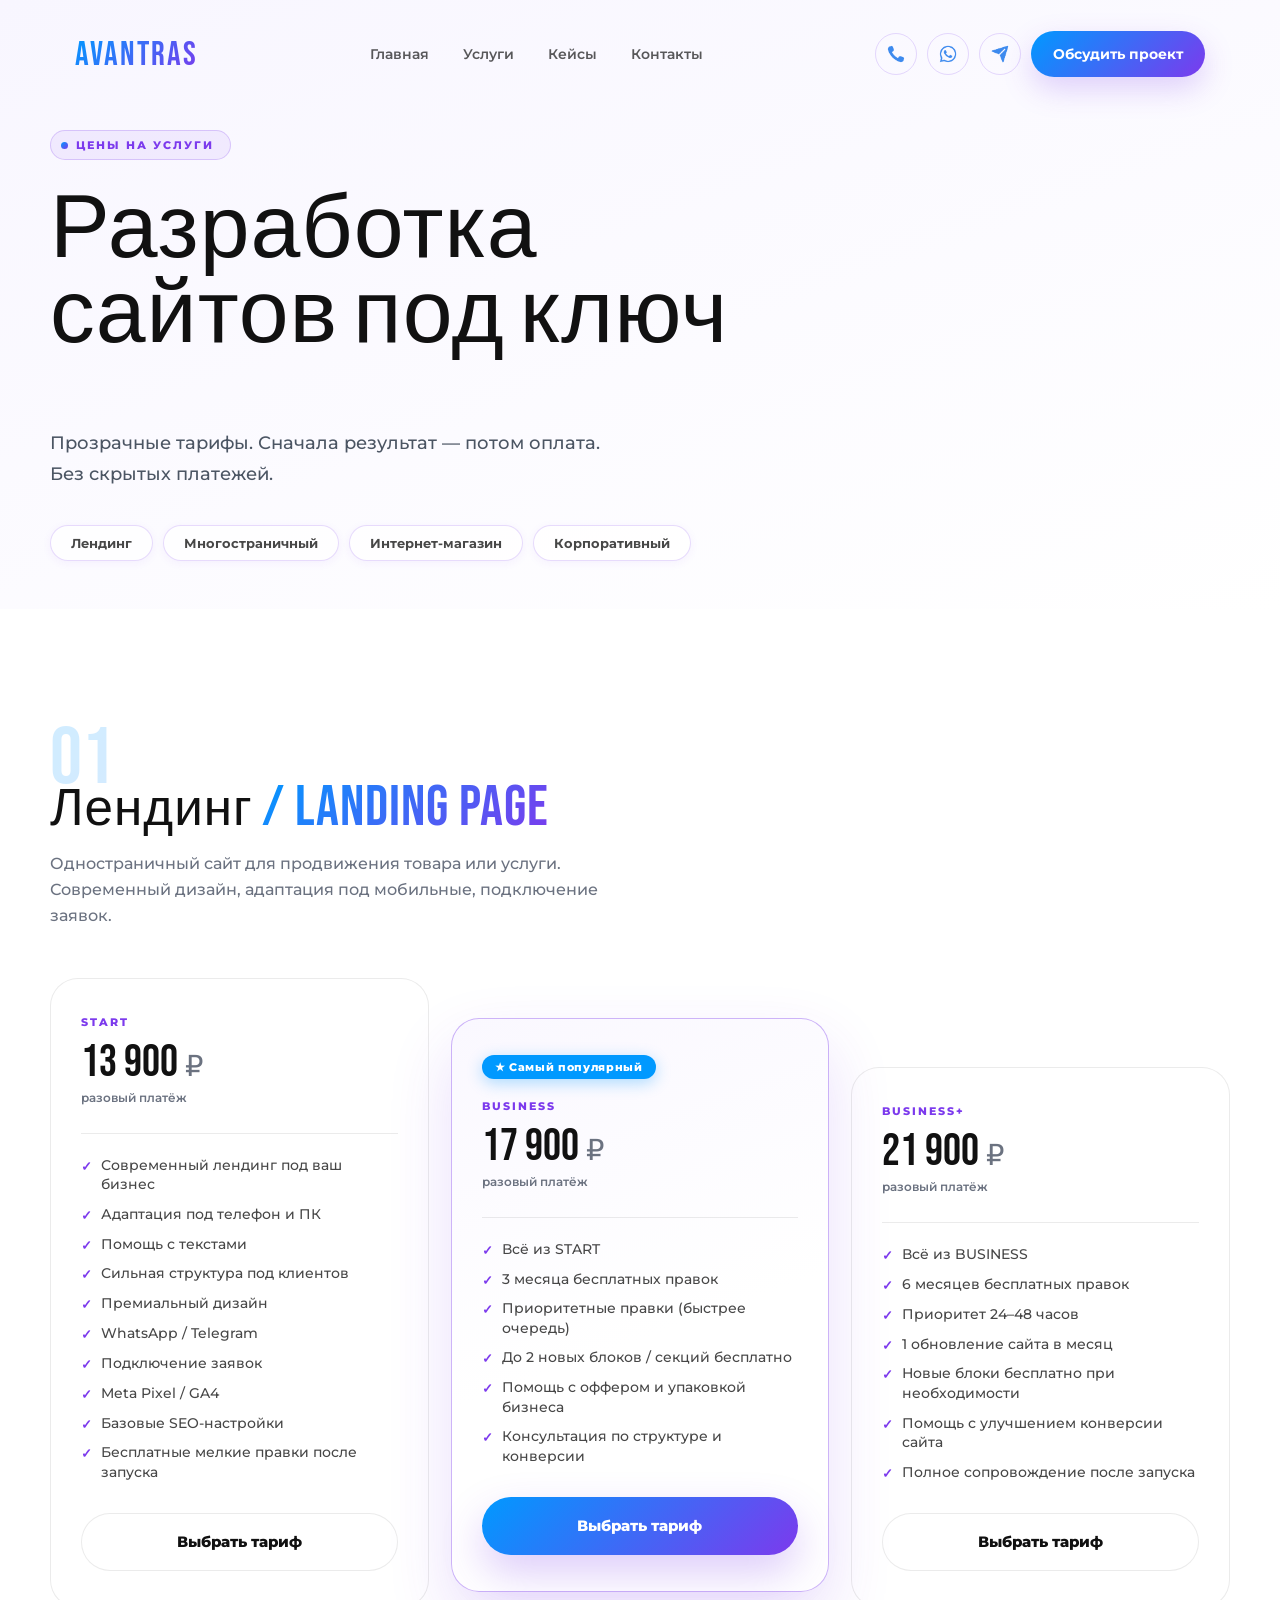
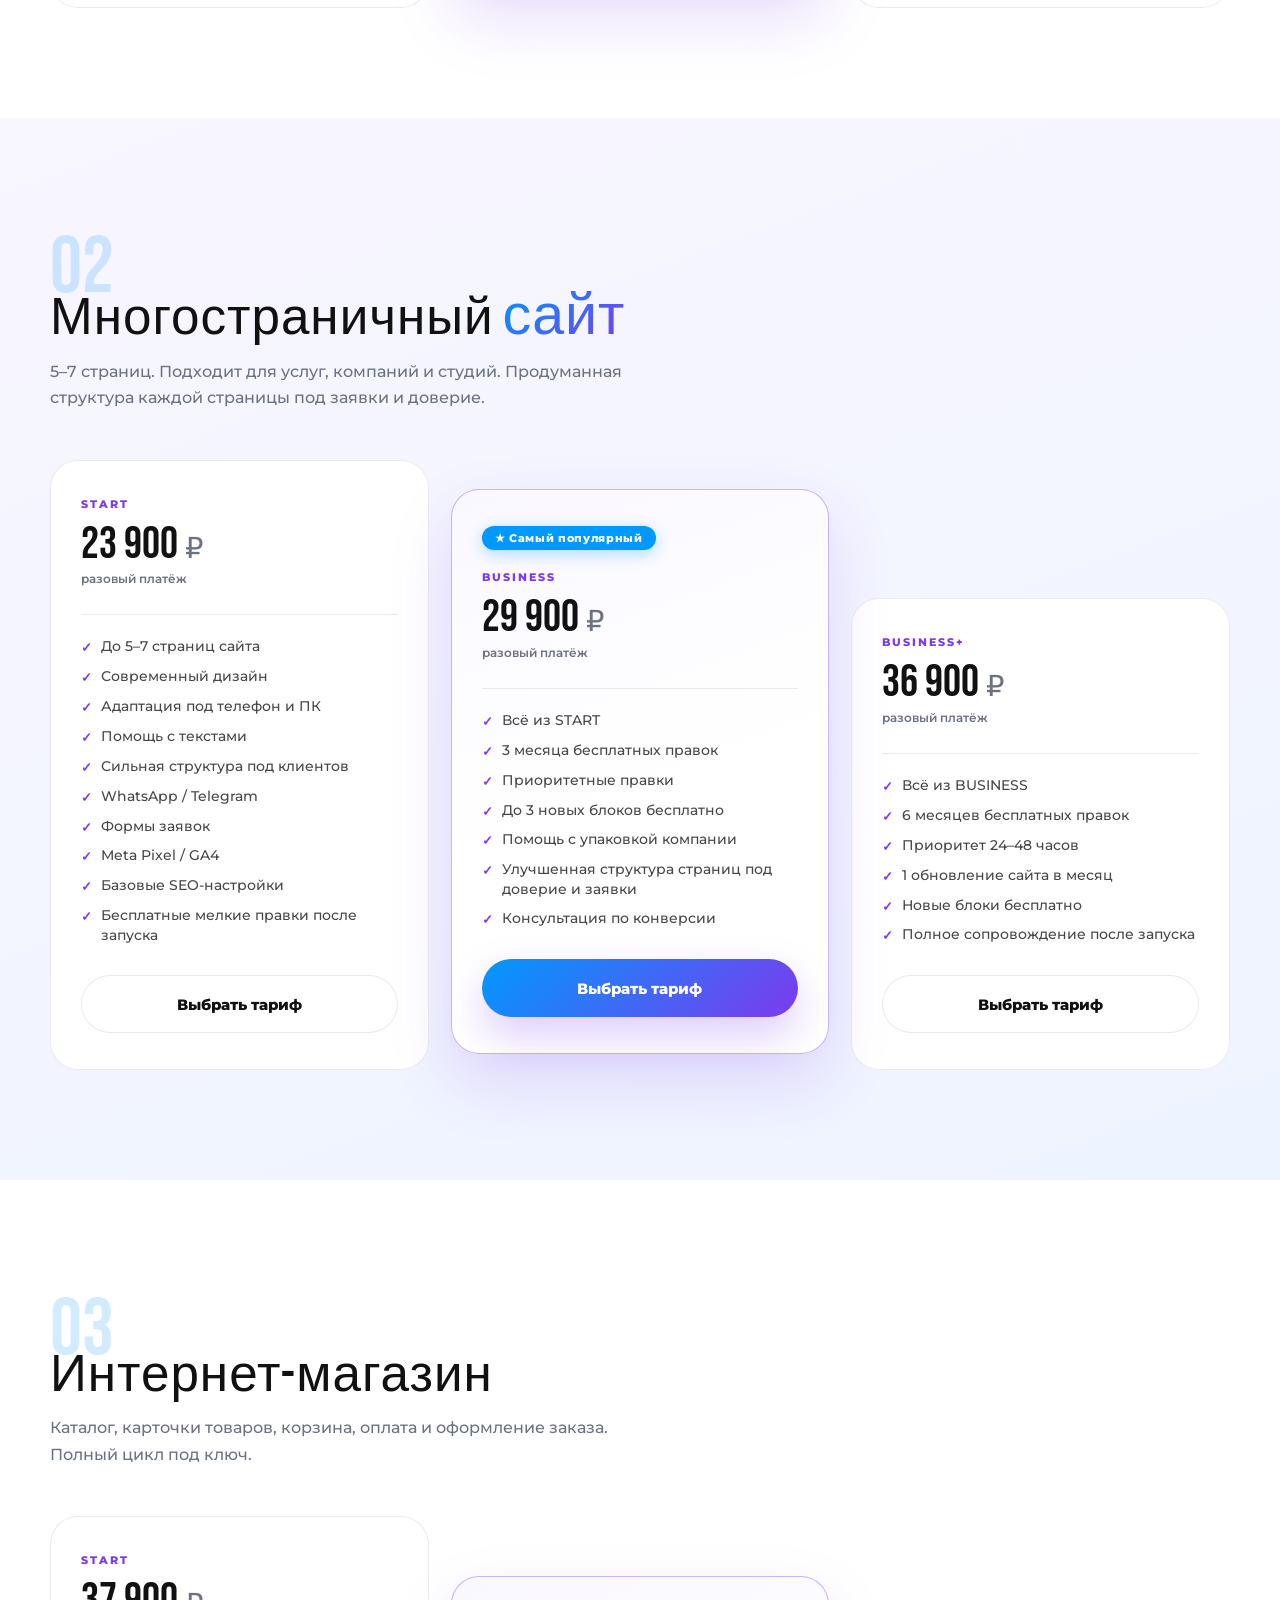
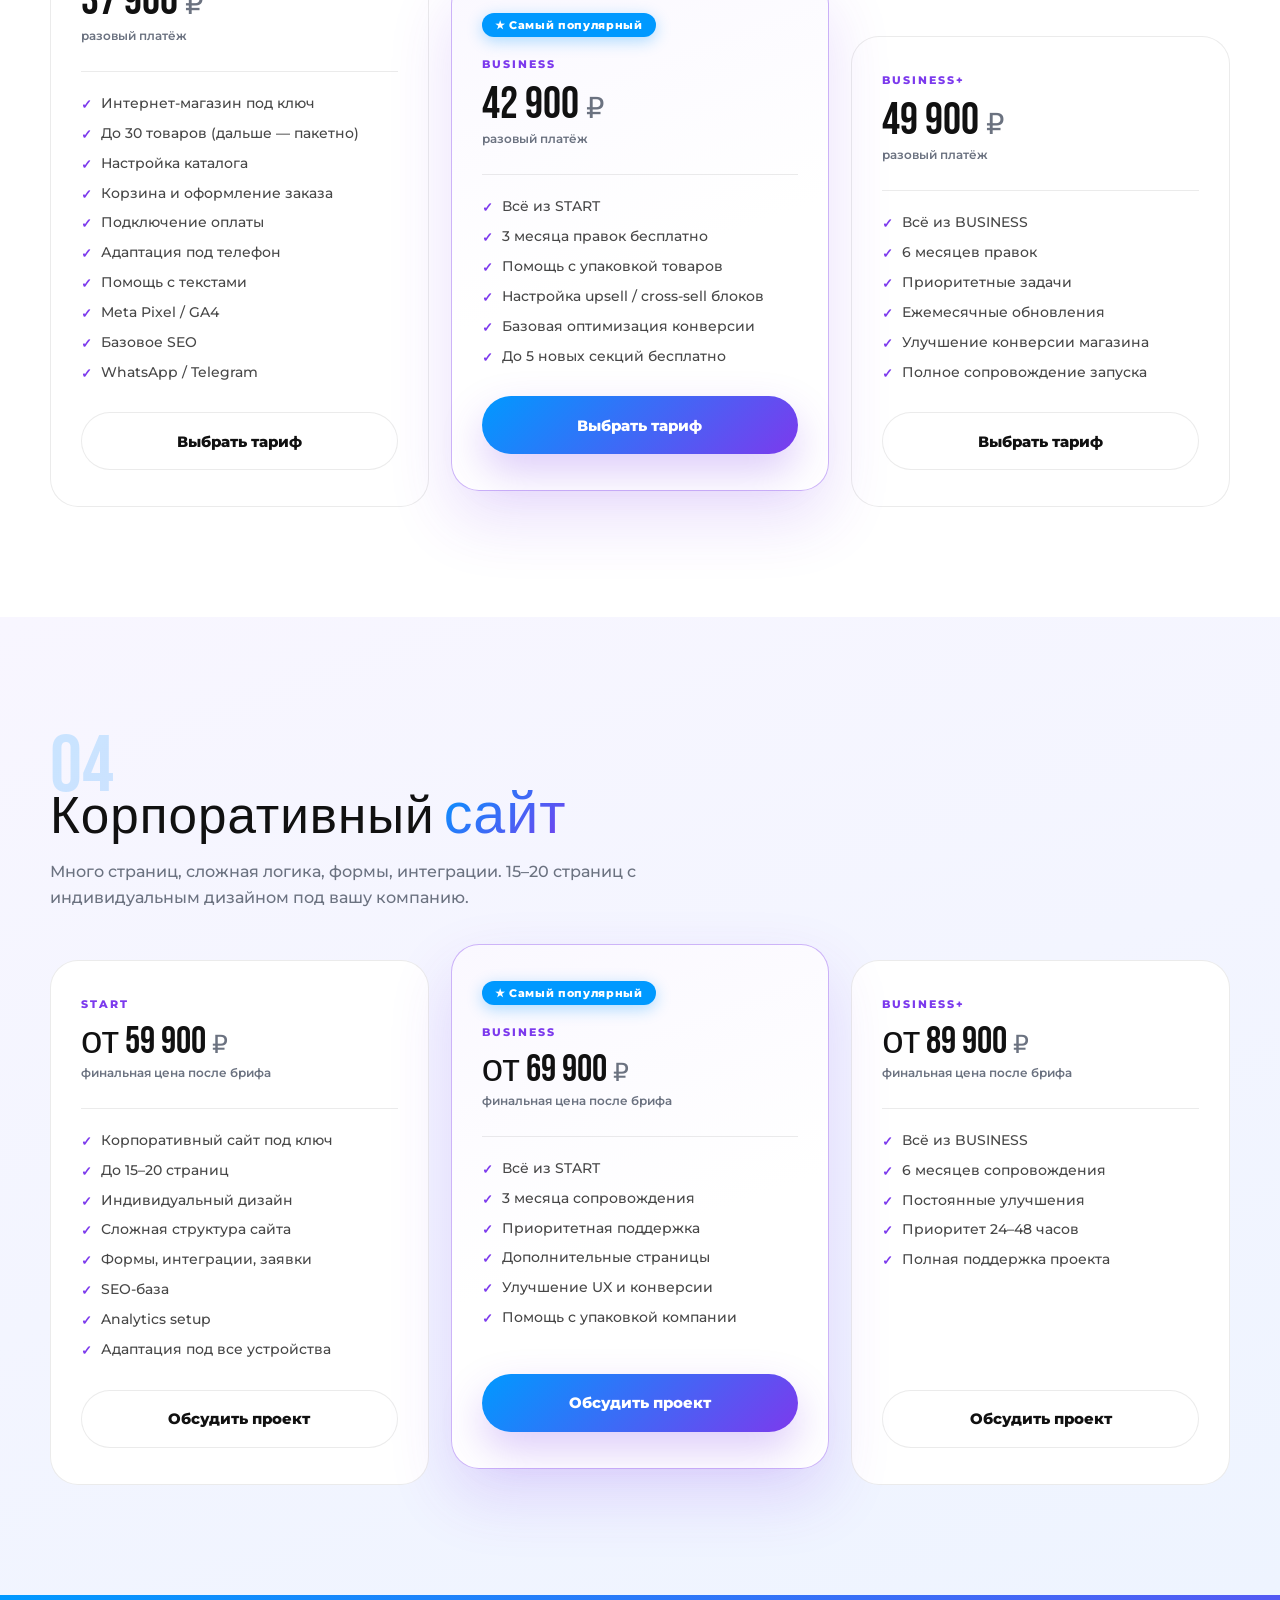
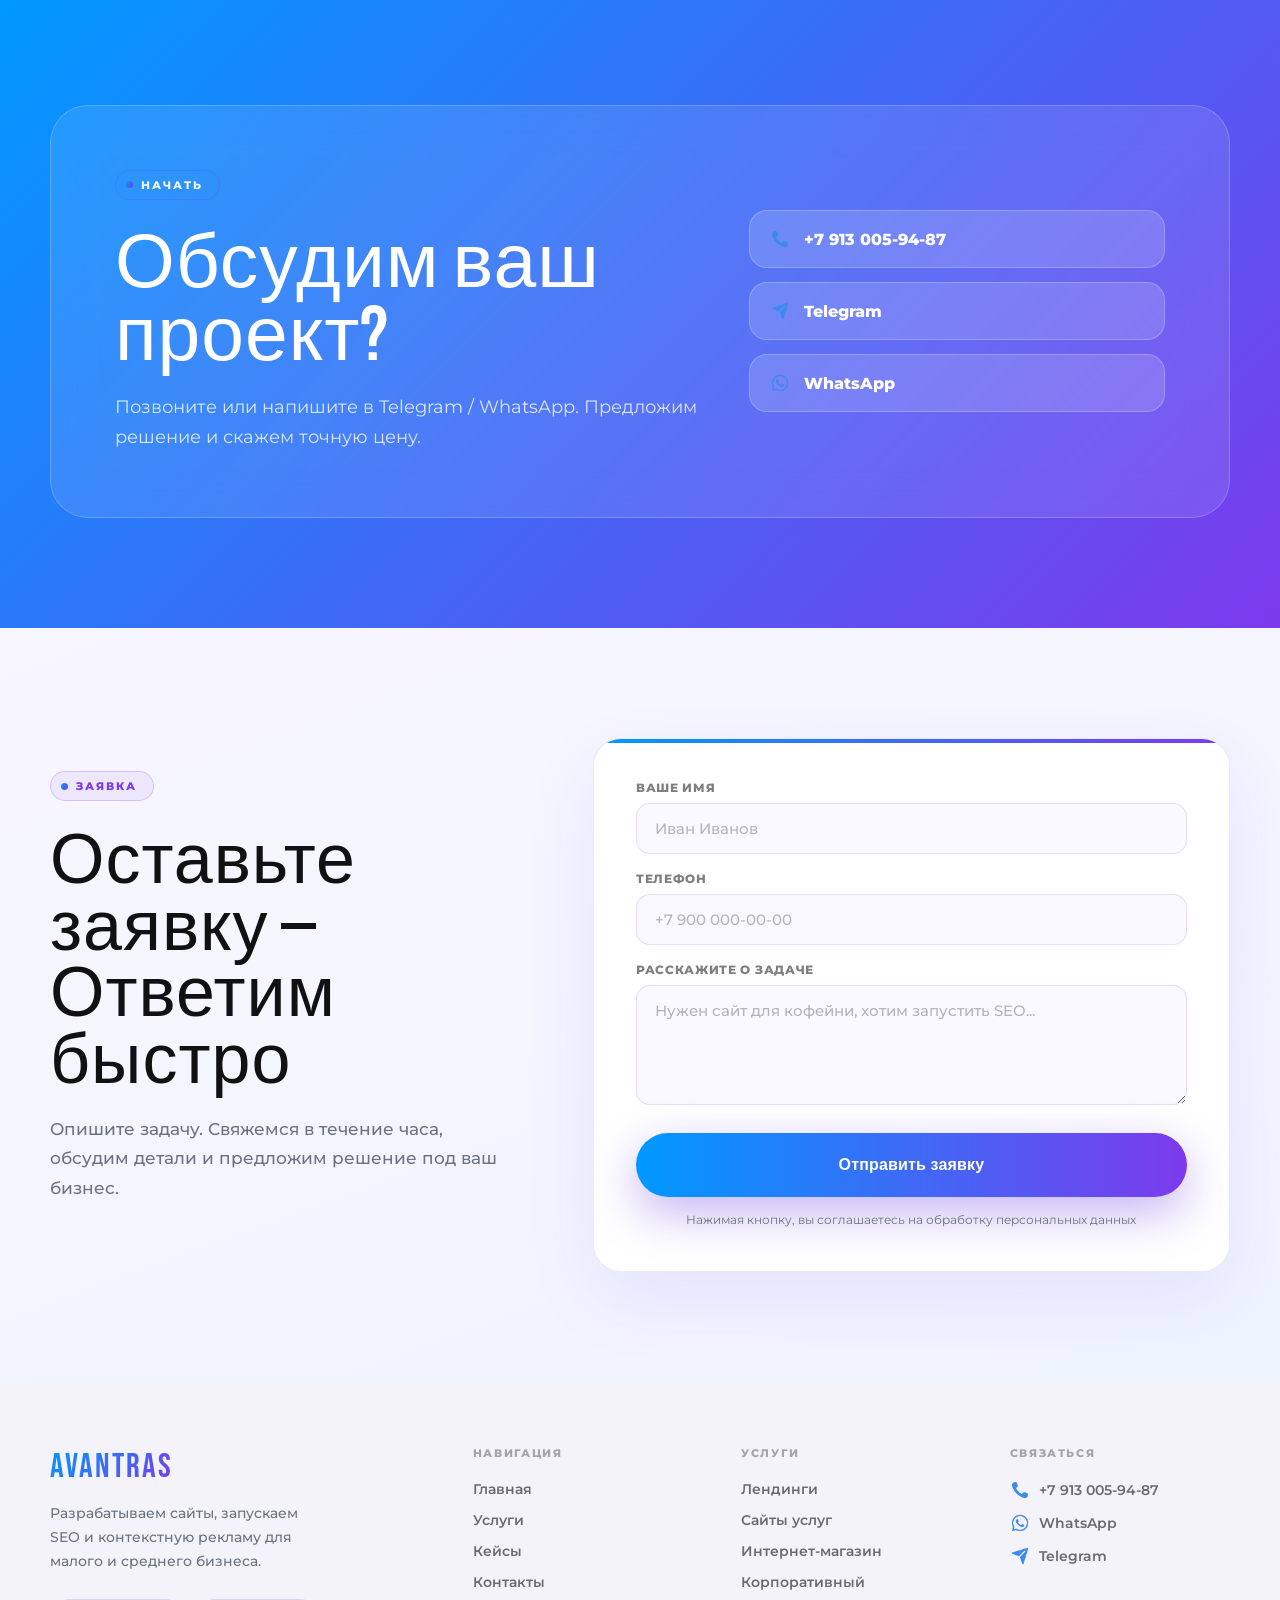
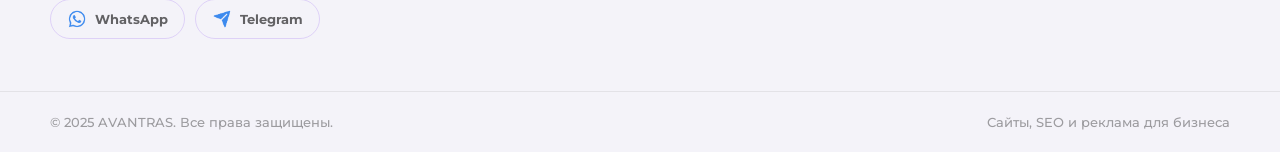
==== services.html @ 96ead02c "Initial commit — Avantras landing site Co-Authored-By: Claude Sonnet 4.6 <noreply@anthropic.com>" ====
<!DOCTYPE html>
<html lang="ru">
<head>
  <meta charset="UTF-8" />
  <meta name="viewport" content="width=device-width, initial-scale=1.0" />
  <title>Цены на услуги — Avantras</title>

  <link rel="preconnect" href="https://fonts.googleapis.com">
  <link rel="preconnect" href="https://fonts.gstatic.com" crossorigin>
  <link href="https://fonts.googleapis.com/css2?family=Bebas+Neue&family=Montserrat:wght@400;500;600;700;800&display=swap" rel="stylesheet">

  <link rel="stylesheet" href="style.css" />
</head>
<body>

<header class="header scrolled" id="header">
  <div class="container header-inner">
    <a href="index.html" class="logo">AVANTRAS</a>

    <nav class="nav" id="navMenu">
      <a href="index.html">Главная</a>
      <a href="services.html">Услуги</a>
      <a href="cases.html">Кейсы</a>
      <a href="contacts.html">Контакты</a>

      <div class="mobile-contacts">
        <a href="tel:+79130059487"><img src="flickoplay (11).png" alt="" class="icon-img"> +7 913 005-94-87</a>
        <a href="https://wa.me/79130059487" target="_blank"><img src="11.png" alt="" class="icon-img"> WhatsApp</a>
        <a href="https://t.me/DanilGlch" target="_blank"><img src="10.png" alt="" class="icon-img"> Telegram</a>
        <form class="nav-mini-form" id="navMiniForm">
          <p class="nav-mini-title">Оставить заявку</p>
          <input type="tel" class="nav-mini-input" name="phone" placeholder="+7 900 000-00-00" required />
          <button type="submit" class="nav-mini-btn">Перезвоните мне</button>
        </form>
      </div>
    </nav>

    <div class="header-actions">
      <a href="tel:+79130059487" class="header-icon phone" aria-label="Позвонить"><img src="flickoplay (11).png" alt="" class="icon-img"></a>
      <a href="https://wa.me/79130059487" target="_blank" class="header-icon wa" aria-label="WhatsApp"><img src="11.png" alt="" class="icon-img"></a>
      <a href="https://t.me/DanilGlch" target="_blank" class="header-icon tg" aria-label="Telegram"><img src="10.png" alt="" class="icon-img"></a>
      <a href="contacts.html" class="header-btn desktop-btn">Обсудить проект</a>

      <a href="tel:+79130059487" class="mobile-call" aria-label="Позвонить"><img src="flickoplay (11).png" alt="" class="icon-img"></a>
      <button class="burger" id="burgerBtn" aria-label="Открыть меню">
        <span></span>
        <span></span>
        <span></span>
      </button>
    </div>
  </div>
</header>

<main>

  <!-- HERO -->
  <section class="section page-hero">
    <div class="container">
      <div class="reveal active">
        <div class="eyebrow"><span class="eyebrow-dot"></span>ЦЕНЫ НА УСЛУГИ</div>
        <h1 style="font-family:'Bebas Neue',sans-serif; font-size:clamp(52px,7vw,96px); line-height:0.95; max-width:720px; margin-bottom:20px; letter-spacing:1px;">
          Разработка сайтов под ключ
        </h1>
        <p style="font-size:17.5px; color:#4b5563; max-width:560px; line-height:1.75; font-weight:500; margin-bottom:36px;">
          Прозрачные тарифы. Сначала результат — потом оплата. Без скрытых платежей.
        </p>
        <div class="pricing-nav">
          <a href="#landing" class="pricing-nav-btn">Лендинг</a>
          <a href="#multipage" class="pricing-nav-btn">Многостраничный</a>
          <a href="#shop" class="pricing-nav-btn">Интернет-магазин</a>
          <a href="#corporate" class="pricing-nav-btn">Корпоративный</a>
        </div>
      </div>
    </div>
  </section>

  <!-- ── 01 ЛЕНДИНГ ─────────────────────────────────────── -->
  <section class="section" id="landing">
    <div class="container">

      <div class="pricing-section-head reveal">
        <div class="pricing-section-label">01</div>
        <h2>Лендинг <span class="accent-word">/ Landing Page</span></h2>
        <p>Одностраничный сайт для продвижения товара или услуги. Современный дизайн, адаптация под мобильные, подключение заявок.</p>
      </div>

      <div class="pricing-grid">

        <div class="pricing-card reveal">
          <div class="pricing-tier">START</div>
          <div class="pricing-price">13 900 <span>₽</span></div>
          <div class="pricing-from">разовый платёж</div>
          <div class="pricing-divider"></div>
          <ul class="pricing-features">
            <li>Современный лендинг под ваш бизнес</li>
            <li>Адаптация под телефон и ПК</li>
            <li>Помощь с текстами</li>
            <li>Сильная структура под клиентов</li>
            <li>Премиальный дизайн</li>
            <li>WhatsApp / Telegram</li>
            <li>Подключение заявок</li>
            <li>Meta Pixel / GA4</li>
            <li>Базовые SEO-настройки</li>
            <li>Бесплатные мелкие правки после запуска</li>
          </ul>
          <a href="contacts.html" class="btn secondary">Выбрать тариф</a>
        </div>

        <div class="pricing-card popular reveal">
          <div class="popular-badge">★ Самый популярный</div>
          <div class="pricing-tier">BUSINESS</div>
          <div class="pricing-price">17 900 <span>₽</span></div>
          <div class="pricing-from">разовый платёж</div>
          <div class="pricing-divider"></div>
          <ul class="pricing-features">
            <li>Всё из START</li>
            <li>3 месяца бесплатных правок</li>
            <li>Приоритетные правки (быстрее очередь)</li>
            <li>До 2 новых блоков / секций бесплатно</li>
            <li>Помощь с оффером и упаковкой бизнеса</li>
            <li>Консультация по структуре и конверсии</li>
          </ul>
          <a href="contacts.html" class="btn primary">Выбрать тариф</a>
        </div>

        <div class="pricing-card reveal">
          <div class="pricing-tier">BUSINESS+</div>
          <div class="pricing-price">21 900 <span>₽</span></div>
          <div class="pricing-from">разовый платёж</div>
          <div class="pricing-divider"></div>
          <ul class="pricing-features">
            <li>Всё из BUSINESS</li>
            <li>6 месяцев бесплатных правок</li>
            <li>Приоритет 24–48 часов</li>
            <li>1 обновление сайта в месяц</li>
            <li>Новые блоки бесплатно при необходимости</li>
            <li>Помощь с улучшением конверсии сайта</li>
            <li>Полное сопровождение после запуска</li>
          </ul>
          <a href="contacts.html" class="btn secondary">Выбрать тариф</a>
        </div>

      </div>
    </div>
  </section>

  <!-- ── 02 МНОГОСТРАНИЧНЫЙ ──────────────────────────────── -->
  <section class="section soft" id="multipage">
    <div class="container">

      <div class="pricing-section-head reveal">
        <div class="pricing-section-label">02</div>
        <h2>Многостраничный <span class="accent-word">сайт</span></h2>
        <p>5–7 страниц. Подходит для услуг, компаний и студий. Продуманная структура каждой страницы под заявки и доверие.</p>
      </div>

      <div class="pricing-grid">

        <div class="pricing-card reveal">
          <div class="pricing-tier">START</div>
          <div class="pricing-price">23 900 <span>₽</span></div>
          <div class="pricing-from">разовый платёж</div>
          <div class="pricing-divider"></div>
          <ul class="pricing-features">
            <li>До 5–7 страниц сайта</li>
            <li>Современный дизайн</li>
            <li>Адаптация под телефон и ПК</li>
            <li>Помощь с текстами</li>
            <li>Сильная структура под клиентов</li>
            <li>WhatsApp / Telegram</li>
            <li>Формы заявок</li>
            <li>Meta Pixel / GA4</li>
            <li>Базовые SEO-настройки</li>
            <li>Бесплатные мелкие правки после запуска</li>
          </ul>
          <a href="contacts.html" class="btn secondary">Выбрать тариф</a>
        </div>

        <div class="pricing-card popular reveal">
          <div class="popular-badge">★ Самый популярный</div>
          <div class="pricing-tier">BUSINESS</div>
          <div class="pricing-price">29 900 <span>₽</span></div>
          <div class="pricing-from">разовый платёж</div>
          <div class="pricing-divider"></div>
          <ul class="pricing-features">
            <li>Всё из START</li>
            <li>3 месяца бесплатных правок</li>
            <li>Приоритетные правки</li>
            <li>До 3 новых блоков бесплатно</li>
            <li>Помощь с упаковкой компании</li>
            <li>Улучшенная структура страниц под доверие и заявки</li>
            <li>Консультация по конверсии</li>
          </ul>
          <a href="contacts.html" class="btn primary">Выбрать тариф</a>
        </div>

        <div class="pricing-card reveal">
          <div class="pricing-tier">BUSINESS+</div>
          <div class="pricing-price">36 900 <span>₽</span></div>
          <div class="pricing-from">разовый платёж</div>
          <div class="pricing-divider"></div>
          <ul class="pricing-features">
            <li>Всё из BUSINESS</li>
            <li>6 месяцев бесплатных правок</li>
            <li>Приоритет 24–48 часов</li>
            <li>1 обновление сайта в месяц</li>
            <li>Новые блоки бесплатно</li>
            <li>Полное сопровождение после запуска</li>
          </ul>
          <a href="contacts.html" class="btn secondary">Выбрать тариф</a>
        </div>

      </div>
    </div>
  </section>

  <!-- ── 03 ИНТЕРНЕТ-МАГАЗИН ────────────────────────────── -->
  <section class="section" id="shop">
    <div class="container">

      <div class="pricing-section-head reveal">
        <div class="pricing-section-label">03</div>
        <h2>Интернет-магазин</h2>
        <p>Каталог, карточки товаров, корзина, оплата и оформление заказа. Полный цикл под ключ.</p>
      </div>

      <div class="pricing-grid">

        <div class="pricing-card reveal">
          <div class="pricing-tier">START</div>
          <div class="pricing-price">37 900 <span>₽</span></div>
          <div class="pricing-from">разовый платёж</div>
          <div class="pricing-divider"></div>
          <ul class="pricing-features">
            <li>Интернет-магазин под ключ</li>
            <li>До 30 товаров (дальше — пакетно)</li>
            <li>Настройка каталога</li>
            <li>Корзина и оформление заказа</li>
            <li>Подключение оплаты</li>
            <li>Адаптация под телефон</li>
            <li>Помощь с текстами</li>
            <li>Meta Pixel / GA4</li>
            <li>Базовое SEO</li>
            <li>WhatsApp / Telegram</li>
          </ul>
          <a href="contacts.html" class="btn secondary">Выбрать тариф</a>
        </div>

        <div class="pricing-card popular reveal">
          <div class="popular-badge">★ Самый популярный</div>
          <div class="pricing-tier">BUSINESS</div>
          <div class="pricing-price">42 900 <span>₽</span></div>
          <div class="pricing-from">разовый платёж</div>
          <div class="pricing-divider"></div>
          <ul class="pricing-features">
            <li>Всё из START</li>
            <li>3 месяца правок бесплатно</li>
            <li>Помощь с упаковкой товаров</li>
            <li>Настройка upsell / cross-sell блоков</li>
            <li>Базовая оптимизация конверсии</li>
            <li>До 5 новых секций бесплатно</li>
          </ul>
          <a href="contacts.html" class="btn primary">Выбрать тариф</a>
        </div>

        <div class="pricing-card reveal">
          <div class="pricing-tier">BUSINESS+</div>
          <div class="pricing-price">49 900 <span>₽</span></div>
          <div class="pricing-from">разовый платёж</div>
          <div class="pricing-divider"></div>
          <ul class="pricing-features">
            <li>Всё из BUSINESS</li>
            <li>6 месяцев правок</li>
            <li>Приоритетные задачи</li>
            <li>Ежемесячные обновления</li>
            <li>Улучшение конверсии магазина</li>
            <li>Полное сопровождение запуска</li>
          </ul>
          <a href="contacts.html" class="btn secondary">Выбрать тариф</a>
        </div>

      </div>
    </div>
  </section>

  <!-- ── 04 КОРПОРАТИВНЫЙ ───────────────────────────────── -->
  <section class="section soft" id="corporate">
    <div class="container">

      <div class="pricing-section-head reveal">
        <div class="pricing-section-label">04</div>
        <h2>Корпоративный <span class="accent-word">сайт</span></h2>
        <p>Много страниц, сложная логика, формы, интеграции. 15–20 страниц с индивидуальным дизайном под вашу компанию.</p>
      </div>

      <div class="pricing-grid">

        <div class="pricing-card reveal">
          <div class="pricing-tier">START</div>
          <div class="pricing-price" style="font-size:clamp(28px,3vw,42px);">от 59 900 <span>₽</span></div>
          <div class="pricing-from">финальная цена после брифа</div>
          <div class="pricing-divider"></div>
          <ul class="pricing-features">
            <li>Корпоративный сайт под ключ</li>
            <li>До 15–20 страниц</li>
            <li>Индивидуальный дизайн</li>
            <li>Сложная структура сайта</li>
            <li>Формы, интеграции, заявки</li>
            <li>SEO-база</li>
            <li>Analytics setup</li>
            <li>Адаптация под все устройства</li>
          </ul>
          <a href="contacts.html" class="btn secondary">Обсудить проект</a>
        </div>

        <div class="pricing-card popular reveal">
          <div class="popular-badge">★ Самый популярный</div>
          <div class="pricing-tier">BUSINESS</div>
          <div class="pricing-price" style="font-size:clamp(28px,3vw,42px);">от 69 900 <span>₽</span></div>
          <div class="pricing-from">финальная цена после брифа</div>
          <div class="pricing-divider"></div>
          <ul class="pricing-features">
            <li>Всё из START</li>
            <li>3 месяца сопровождения</li>
            <li>Приоритетная поддержка</li>
            <li>Дополнительные страницы</li>
            <li>Улучшение UX и конверсии</li>
            <li>Помощь с упаковкой компании</li>
          </ul>
          <a href="contacts.html" class="btn primary">Обсудить проект</a>
        </div>

        <div class="pricing-card reveal">
          <div class="pricing-tier">BUSINESS+</div>
          <div class="pricing-price" style="font-size:clamp(28px,3vw,42px);">от 89 900 <span>₽</span></div>
          <div class="pricing-from">финальная цена после брифа</div>
          <div class="pricing-divider"></div>
          <ul class="pricing-features">
            <li>Всё из BUSINESS</li>
            <li>6 месяцев сопровождения</li>
            <li>Постоянные улучшения</li>
            <li>Приоритет 24–48 часов</li>
            <li>Полная поддержка проекта</li>
          </ul>
          <a href="contacts.html" class="btn secondary">Обсудить проект</a>
        </div>

      </div>
    </div>
  </section>

  <!-- ── CTA ────────────────────────────────────────────── -->
  <section class="section contact">
    <div class="container contact-inner reveal">
      <div>
        <span class="eyebrow"><span class="eyebrow-dot"></span>НАЧАТЬ</span>
        <h2>Обсудим ваш проект?</h2>
        <p>Позвоните или напишите в Telegram / WhatsApp. Предложим решение и скажем точную цену.</p>
      </div>
      <div class="contact-card">
        <a href="tel:+79130059487"><img src="flickoplay (11).png" alt="" class="icon-img"> +7 913 005-94-87</a>
        <a href="https://t.me/DanilGlch" target="_blank"><img src="10.png" alt="" class="icon-img"> Telegram</a>
        <a href="https://wa.me/79130059487" target="_blank"><img src="11.png" alt="" class="icon-img"> WhatsApp</a>
      </div>
    </div>
  </section>

</main>

<!-- ── FEEDBACK FORM ────────────────────────────────────── -->
<section class="section feedback-section" id="feedback">
  <div class="container">
    <div class="feedback-inner">
      <div class="feedback-text reveal">
        <span class="eyebrow"><span class="eyebrow-dot"></span>ЗАЯВКА</span>
        <h2>Оставьте заявку —<br>Ответим быстро</h2>
        <p class="feedback-desc">Опишите задачу. Свяжемся в течение часа, обсудим детали и предложим решение под ваш бизнес.</p>
      </div>
      <div class="reveal">
        <form class="feedback-form" id="feedbackForm">
          <div class="form-group">
            <label class="form-label">Ваше имя</label>
            <input type="text" class="form-input" name="name" placeholder="Иван Иванов" required />
          </div>
          <div class="form-group">
            <label class="form-label">Телефон</label>
            <input type="tel" class="form-input" name="phone" placeholder="+7 900 000-00-00" required />
          </div>
          <div class="form-group">
            <label class="form-label">Расскажите о задаче</label>
            <textarea class="form-textarea" name="message" placeholder="Нужен сайт для кофейни, хотим запустить SEO..." rows="4"></textarea>
          </div>
          <button type="submit" class="btn primary form-submit">Отправить заявку</button>
          <p class="form-note">Нажимая кнопку, вы соглашаетесь на обработку персональных данных</p>
        </form>
      </div>
    </div>
  </div>
</section>

<footer class="footer">
  <div class="footer-top">
    <div class="container footer-top-inner">
      <div class="footer-brand">
        <a href="index.html" class="logo">AVANTRAS</a>
        <p>Разрабатываем сайты, запускаем SEO и контекстную рекламу для малого и среднего бизнеса.</p>
        <div class="footer-socials">
          <a href="https://wa.me/79130059487" target="_blank" class="footer-social-btn"><img src="11.png" alt="" class="icon-img"> WhatsApp</a>
          <a href="https://t.me/DanilGlch" target="_blank" class="footer-social-btn"><img src="10.png" alt="" class="icon-img"> Telegram</a>
        </div>
      </div>
      <div class="footer-col">
        <div class="footer-col-title">Навигация</div>
        <div class="footer-links">
          <a href="index.html">Главная</a>
          <a href="services.html">Услуги</a>
          <a href="cases.html">Кейсы</a>
          <a href="contacts.html">Контакты</a>
        </div>
      </div>
      <div class="footer-col">
        <div class="footer-col-title">Услуги</div>
        <div class="footer-links">
          <a href="services.html#landing">Лендинги</a>
          <a href="services.html#multipage">Сайты услуг</a>
          <a href="services.html#shop">Интернет-магазин</a>
          <a href="services.html#corporate">Корпоративный</a>
        </div>
      </div>
      <div class="footer-col">
        <div class="footer-col-title">Связаться</div>
        <div class="footer-links">
          <a href="tel:+79130059487"><img src="flickoplay (11).png" alt="" class="icon-img"> +7 913 005-94-87</a>
          <a href="https://wa.me/79130059487" target="_blank"><img src="11.png" alt="" class="icon-img"> WhatsApp</a>
          <a href="https://t.me/DanilGlch" target="_blank"><img src="10.png" alt="" class="icon-img"> Telegram</a>
        </div>
      </div>
    </div>
  </div>
  <div class="footer-bottom">
    <div class="container footer-bottom-inner">
      <p>© 2025 AVANTRAS. Все права защищены.</p>
      <p>Сайты, SEO и реклама для бизнеса</p>
    </div>
  </div>
</footer>

<script src="script.js"></script>
</body>
</html>
---- style.css ----
:root {
  --bg: #ffffff;
  --text: #111111;
  --accent: #0099ff;
  --accent2: #7c3aed;
  --muted: #6b7280;
  --line: rgba(0, 0, 0, 0.08);
  --section: #f8f6ff;
  --radius: 28px;
  --shadow: 0 24px 70px rgba(124, 58, 237, 0.10);
  --gradient: linear-gradient(135deg, #0099ff 0%, #7c3aed 100%);
}

* {
  box-sizing: border-box;
  margin: 0;
  padding: 0;
}

html {
  scroll-behavior: smooth;
}

body {
  font-family: "Montserrat", sans-serif;
  background: var(--bg);
  color: var(--text);
  overflow-x: hidden;
}

a {
  color: inherit;
  text-decoration: none;
}

.container {
  width: min(1180px, calc(100% - 40px));
  margin: 0 auto;
}

/* ── HEADER ────────────────────────────────────────────── */

.header {
  position: fixed;
  top: 18px;
  left: 0;
  width: 100%;
  z-index: 100;
  transition: 0.35s ease;
}

.header.scrolled .header-inner {
  background: rgba(255, 255, 255, 0.88);
  backdrop-filter: blur(22px);
  border-color: rgba(124, 58, 237, 0.14);
  box-shadow: 0 18px 50px rgba(124, 58, 237, 0.07);
}

.header-inner {
  height: 72px;
  padding: 0 24px;
  border: 1px solid transparent;
  border-radius: 999px;
  display: flex;
  align-items: center;
  justify-content: space-between;
  transition: 0.35s ease;
}

.logo {
  font-family: "Bebas Neue", sans-serif;
  font-size: 34px;
  letter-spacing: 2px;
  background: var(--gradient);
  -webkit-background-clip: text;
  -webkit-text-fill-color: transparent;
  background-clip: text;
}

.nav {
  display: flex;
  gap: 34px;
  font-size: 14px;
  font-weight: 600;
}

.nav a {
  color: rgba(0, 0, 0, 0.65);
  transition: 0.25s ease;
}

.nav a:hover {
  color: var(--accent2);
}

.header-btn {
  padding: 14px 22px;
  border-radius: 999px;
  background: var(--gradient);
  color: #ffffff;
  font-size: 14px;
  font-weight: 700;
  box-shadow: 0 12px 30px rgba(124, 58, 237, 0.22);
  transition: 0.25s ease;
}

.header-btn:hover {
  transform: translateY(-2px);
  box-shadow: 0 18px 40px rgba(124, 58, 237, 0.32);
}

/* ── HERO ──────────────────────────────────────────────── */

.hero {
  min-height: 88vh;
  padding: 150px 0 90px;
  position: relative;
  overflow: hidden;
}

/* blue blob — top right */
.hero::before {
  content: "";
  position: absolute;
  width: 680px;
  height: 680px;
  right: -140px;
  top: 20px;
  background: radial-gradient(circle, rgba(0, 153, 255, 0.22), transparent 65%);
  pointer-events: none;
  filter: blur(40px);
  z-index: 0;
}

/* purple blob — bottom left */
.hero::after {
  content: "";
  position: absolute;
  width: 480px;
  height: 480px;
  left: -80px;
  bottom: 40px;
  background: radial-gradient(circle, rgba(124, 58, 237, 0.16), transparent 65%);
  pointer-events: none;
  filter: blur(40px);
  z-index: 0;
}

.hero-inner {
  display: grid;
  grid-template-columns: 1.05fr 0.95fr;
  align-items: center;
  gap: 70px;
  position: relative;
  z-index: 1;
}

.eyebrow {
  display: inline-flex;
  align-items: center;
  gap: 8px;
  background: rgba(124, 58, 237, 0.07);
  border: 1px solid rgba(124, 58, 237, 0.22);
  border-radius: 999px;
  padding: 7px 16px 7px 10px;
  font-size: 11px;
  font-weight: 800;
  letter-spacing: 0.18em;
  text-transform: uppercase;
  margin-bottom: 28px;
  color: var(--accent2);
}

.eyebrow-dot {
  width: 7px;
  height: 7px;
  border-radius: 50%;
  background: var(--gradient);
  flex-shrink: 0;
  animation: pulse-dot 2.2s ease-in-out infinite;
}

@keyframes pulse-dot {
  0%, 100% { opacity: 1; transform: scale(1); box-shadow: 0 0 0 0 rgba(124, 58, 237, 0.4); }
  50% { opacity: 0.75; transform: scale(0.9); box-shadow: 0 0 0 4px rgba(124, 58, 237, 0); }
}

h1,
h2 {
  font-family: "Bebas Neue", sans-serif;
  font-weight: 400;
  line-height: 0.95;
  letter-spacing: 1px;
}

h1 {
  min-height: 190px;
  font-size: clamp(58px, 8vw, 106px);
  max-width: 720px;
}

.cursor {
  color: var(--accent2);
  animation: blink 0.8s infinite;
}

@keyframes blink {
  0%, 45% { opacity: 1; }
  46%, 100% { opacity: 0; }
}

.hero-text {
  max-width: 580px;
  margin-top: 22px;
  color: #4b5563;
  font-size: 17.5px;
  line-height: 1.75;
  font-weight: 500;
}

.hero-actions {
  display: flex;
  gap: 14px;
  margin-top: 34px;
  flex-wrap: wrap;
}

.btn {
  display: inline-flex;
  align-items: center;
  justify-content: center;
  min-height: 58px;
  padding: 0 28px;
  border-radius: 999px;
  font-size: 15px;
  font-weight: 800;
  transition: 0.25s ease;
}

.btn.primary {
  background: var(--gradient);
  color: #ffffff;
  box-shadow: 0 18px 42px rgba(124, 58, 237, 0.26);
}

.btn.primary:hover {
  transform: translateY(-3px);
  box-shadow: 0 24px 52px rgba(124, 58, 237, 0.36);
}

.btn.secondary {
  background: #ffffff;
  color: var(--text);
  border: 1px solid var(--line);
}

.btn.secondary:hover {
  transform: translateY(-3px);
  border-color: rgba(124, 58, 237, 0.22);
  box-shadow: 0 12px 30px rgba(124, 58, 237, 0.08);
}

.hero-points {
  margin-top: 28px;
  display: flex;
  gap: 12px;
  flex-wrap: wrap;
}

.hero-points span {
  padding: 9px 16px;
  border-radius: 999px;
  font-size: 12.5px;
  font-weight: 700;
  background: rgba(255, 255, 255, 0.72);
  backdrop-filter: blur(8px);
  border: 1px solid rgba(124, 58, 237, 0.18);
  color: rgba(0, 0, 0, 0.78);
  box-shadow: 0 2px 12px rgba(124, 58, 237, 0.07);
  transition: 0.2s ease;
}

.hero-points span:hover {
  border-color: rgba(124, 58, 237, 0.35);
  box-shadow: 0 4px 18px rgba(124, 58, 237, 0.13);
  transform: translateY(-1px);
}

/* ── HERO VISUAL ───────────────────────────────────────── */

.hero-visual {
  min-height: 520px;
  position: relative;
}

.glow {
  position: absolute;
  inset: 40px;
  background: radial-gradient(circle, rgba(124, 58, 237, 0.20), rgba(0, 153, 255, 0.12) 50%, transparent 70%);
  filter: blur(14px);
}

.screen {
  position: absolute;
  background: rgba(255, 255, 255, 0.84);
  border: 1px solid rgba(124, 58, 237, 0.14);
  backdrop-filter: blur(22px);
  box-shadow: var(--shadow);
}

.screen-main {
  width: 440px;
  height: 330px;
  right: 20px;
  top: 70px;
  border-radius: 34px;
  padding: 26px;
  animation: floatMain 6s ease-in-out infinite;
}

.screen-top {
  width: 100%;
  height: 44px;
  border-radius: 18px;
  background: linear-gradient(90deg, rgba(0, 153, 255, 0.20), rgba(124, 58, 237, 0.14));
  margin-bottom: 28px;
}

.screen-title {
  width: 68%;
  height: 28px;
  border-radius: 999px;
  background: var(--gradient);
  opacity: 0.85;
  margin-bottom: 18px;
}

.screen-line {
  width: 60%;
  height: 12px;
  border-radius: 999px;
  background: rgba(0, 0, 0, 0.10);
  margin-bottom: 12px;
}

.screen-line.wide {
  width: 82%;
}

.screen-grid {
  display: grid;
  grid-template-columns: repeat(3, 1fr);
  gap: 14px;
  margin-top: 30px;
}

.screen-grid div {
  height: 84px;
  border-radius: 22px;
}

.screen-grid div:nth-child(1) {
  background: linear-gradient(135deg, rgba(0, 153, 255, 0.18), rgba(0, 153, 255, 0.06));
}

.screen-grid div:nth-child(2) {
  background: linear-gradient(135deg, rgba(124, 58, 237, 0.18), rgba(124, 58, 237, 0.06));
}

.screen-grid div:nth-child(3) {
  background: linear-gradient(135deg, rgba(0, 153, 255, 0.12), rgba(124, 58, 237, 0.12));
}

.screen-small {
  width: 210px;
  height: 150px;
  border-radius: 28px;
  padding: 22px;
}

.screen-small.left {
  left: 10px;
  top: 270px;
  animation: floatLeft 5.4s ease-in-out infinite;
}

.screen-small.right {
  right: 0;
  top: 0;
  animation: floatRight 5.8s ease-in-out infinite;
}

.mini-title,
.stat {
  height: 28px;
  border-radius: 999px;
  background: var(--gradient);
  margin-bottom: 22px;
}

.stat {
  height: auto;
  padding: 8px 12px;
  color: #fff;
  font-weight: 800;
  display: inline-block;
}

.mini-line {
  width: 100%;
  height: 11px;
  border-radius: 999px;
  background: rgba(0, 0, 0, 0.10);
  margin-bottom: 10px;
}

.mini-line.short {
  width: 64%;
}

@keyframes floatMain {
  0%, 100% { transform: translateY(0) rotate(-1deg); }
  50% { transform: translateY(-16px) rotate(1deg); }
}

@keyframes floatLeft {
  0%, 100% { transform: translateY(0) rotate(2deg); }
  50% { transform: translateY(18px) rotate(-1deg); }
}

@keyframes floatRight {
  0%, 100% { transform: translateY(0) rotate(3deg); }
  50% { transform: translateY(-14px) rotate(-2deg); }
}

/* ── SECTIONS ──────────────────────────────────────────── */

.section {
  padding: 110px 0;
}

.section.soft {
  background: linear-gradient(160deg, #f8f6ff 0%, #eef4ff 100%);
}

.section-head {
  max-width: 760px;
  margin-bottom: 46px;
}

.section-head h2 {
  font-size: clamp(46px, 6vw, 78px);
}

.section-head p {
  margin-top: 16px;
  color: var(--muted);
  font-size: 18px;
  line-height: 1.7;
}

/* ── CARDS ─────────────────────────────────────────────── */

.cards,
.features,
.case-grid {
  display: grid;
  grid-template-columns: repeat(3, 1fr);
  gap: 22px;
}

.card,
.feature,
.case-card {
  border: 1px solid var(--line);
  border-radius: var(--radius);
  background: #ffffff;
  padding: 30px;
  transition: 0.3s ease;
  position: relative;
  overflow: hidden;
}

/* gradient top bar — reveals on hover */
.card::before,
.feature::before,
.case-card::before {
  content: "";
  position: absolute;
  top: 0;
  left: 0;
  right: 0;
  height: 3px;
  background: var(--gradient);
  border-radius: var(--radius) var(--radius) 0 0;
  opacity: 0;
  transition: 0.3s ease;
}

.card:hover::before,
.feature:hover::before,
.case-card:hover::before {
  opacity: 1;
}

.card:hover,
.feature:hover,
.case-card:hover {
  transform: translateY(-8px);
  box-shadow: 0 24px 60px rgba(124, 58, 237, 0.10);
  border-color: rgba(124, 58, 237, 0.18);
}

.card h3,
.feature h3,
.case-card h3 {
  font-size: 22px;
  margin-bottom: 12px;
}

.card p,
.feature p,
.case-card p {
  color: var(--muted);
  line-height: 1.7;
}

.feature span {
  display: inline-flex;
  margin-bottom: 24px;
  font-weight: 900;
  font-size: 38px;
  background: var(--gradient);
  -webkit-background-clip: text;
  -webkit-text-fill-color: transparent;
  background-clip: text;
}

.case-preview {
  height: 190px;
  border-radius: 22px;
  margin-bottom: 24px;
  background: linear-gradient(135deg, rgba(0, 153, 255, 0.16), rgba(124, 58, 237, 0.10));
}

/* ── PORTFOLIO GRID ────────────────────────────────────── */

.portfolio-grid {
  display: grid;
  grid-template-columns: repeat(2, 1fr);
  gap: 28px;
}

.portfolio-card {
  border: 1px solid var(--line);
  border-radius: var(--radius);
  background: #ffffff;
  overflow: hidden;
  transition: 0.3s ease;
  display: flex;
  flex-direction: column;
  color: inherit;
  text-decoration: none;
}

.portfolio-card:hover {
  transform: translateY(-6px);
  box-shadow: 0 24px 60px rgba(124, 58, 237, 0.12);
  border-color: rgba(124, 58, 237, 0.2);
}

.portfolio-img {
  height: 230px;
  overflow: hidden;
}

.portfolio-img img {
  width: 100%;
  height: 100%;
  object-fit: cover;
  object-position: top;
  transition: 0.5s ease;
  display: block;
}

.portfolio-card:hover .portfolio-img img {
  transform: scale(1.04);
}

.portfolio-body {
  padding: 24px 28px 28px;
  flex: 1;
  display: flex;
  flex-direction: column;
}

.portfolio-top {
  display: flex;
  align-items: center;
  justify-content: space-between;
  gap: 12px;
  margin-bottom: 10px;
}

.portfolio-card h3 {
  font-size: 20px;
  font-weight: 700;
  background: var(--gradient);
  -webkit-background-clip: text;
  -webkit-text-fill-color: transparent;
  background-clip: text;
  margin: 0;
}

.portfolio-metric {
  font-size: 12px;
  font-weight: 800;
  white-space: nowrap;
  background: var(--gradient);
  -webkit-background-clip: text;
  -webkit-text-fill-color: transparent;
  background-clip: text;
  flex-shrink: 0;
}

.portfolio-card > .portfolio-body > p {
  color: var(--muted);
  font-size: 14px;
  line-height: 1.65;
  margin: 0;
}

/* ── STEPS ─────────────────────────────────────────────── */

.steps {
  display: grid;
  grid-template-columns: repeat(3, 1fr);
  gap: 18px;
}

.step {
  border: 1px solid rgba(124, 58, 237, 0.12);
  background: #ffffff;
  border-radius: 24px;
  padding: 26px;
  color: var(--accent2);
  font-weight: 900;
  font-size: 28px;
  position: relative;
  overflow: hidden;
  transition: 0.3s ease;
}

.step::before {
  content: "";
  position: absolute;
  top: 0;
  left: 0;
  right: 0;
  height: 3px;
  background: var(--gradient);
  border-radius: 24px 24px 0 0;
  opacity: 0;
  transition: 0.3s ease;
}

.step:hover::before {
  opacity: 1;
}

.step:hover {
  transform: translateY(-4px);
  box-shadow: 0 16px 40px rgba(124, 58, 237, 0.10);
  border-color: rgba(124, 58, 237, 0.22);
}

.step span {
  display: block;
  margin-top: 12px;
  color: #111111;
  font-size: 20px;
  font-weight: 700;
}

.step p {
  margin-top: 12px;
  color: var(--muted);
  line-height: 1.6;
  font-size: 15px;
  font-weight: 500;
}

/* ── CONTACT ───────────────────────────────────────────── */

.contact {
  background: var(--gradient);
  position: relative;
}

.contact-inner {
  display: grid;
  grid-template-columns: 1fr 0.7fr;
  align-items: center;
  gap: 40px;
  padding: 64px;
  border-radius: 38px;
  background: rgba(255, 255, 255, 0.10);
  backdrop-filter: blur(20px);
  border: 1px solid rgba(255, 255, 255, 0.22);
}

.contact h2 {
  font-size: clamp(48px, 6vw, 82px);
  color: #ffffff;
}

.contact .eyebrow {
  background: rgba(255, 255, 255, 0.92);
  -webkit-background-clip: text;
  -webkit-text-fill-color: transparent;
  background-clip: text;
  letter-spacing: 0.18em;
}

.contact p {
  margin-top: 18px;
  max-width: 620px;
  color: rgba(255, 255, 255, 0.80);
  line-height: 1.7;
  font-size: 18px;
}

.contact-card {
  display: grid;
  gap: 14px;
}

.contact-card a {
  padding: 18px 20px;
  border-radius: 18px;
  background: rgba(255, 255, 255, 0.15);
  font-weight: 800;
  color: #ffffff;
  border: 1px solid rgba(255, 255, 255, 0.22);
  transition: 0.25s ease;
  display: flex;
  align-items: center;
  gap: 14px;
}

.contact-card a:hover {
  background: rgba(255, 255, 255, 0.28);
  transform: translateY(-2px);
}

.contact-card a::before {
  display: none;
}

/* ── FAQ ACCORDION ─────────────────────────────────────── */

.faq-list {
  display: flex;
  flex-direction: column;
  gap: 12px;
  max-width: 820px;
  margin: 0 auto;
}

.faq-item {
  border: 1px solid var(--line);
  border-radius: var(--radius);
  background: #ffffff;
  overflow: hidden;
  transition: border-color 0.35s ease, box-shadow 0.35s ease;
  position: relative;
}

.faq-item::before {
  content: "";
  position: absolute;
  top: 0;
  left: 0;
  right: 0;
  height: 3px;
  background: var(--gradient);
  border-radius: var(--radius) var(--radius) 0 0;
  opacity: 0;
  transition: opacity 0.35s ease;
}

.faq-item.open {
  border-color: rgba(124, 58, 237, 0.22);
  box-shadow: 0 12px 40px rgba(124, 58, 237, 0.09);
}

.faq-item.open::before {
  opacity: 1;
}

.faq-q {
  width: 100%;
  display: flex;
  align-items: center;
  justify-content: space-between;
  gap: 16px;
  padding: 22px 28px;
  background: none;
  border: none;
  cursor: pointer;
  text-align: left;
  font-family: "Montserrat", sans-serif;
  font-size: 16px;
  font-weight: 700;
  color: var(--text);
  transition: color 0.25s ease;
}

.faq-item.open .faq-q {
  color: var(--accent2);
}

.faq-icon {
  flex-shrink: 0;
  width: 28px;
  height: 28px;
  border-radius: 50%;
  border: 1.5px solid var(--line);
  background: var(--section);
  position: relative;
  transition: background 0.35s ease, border-color 0.35s ease, transform 0.35s cubic-bezier(0.4, 0, 0.2, 1);
}

.faq-icon::before,
.faq-icon::after {
  content: "";
  position: absolute;
  top: 50%;
  left: 50%;
  background: var(--muted);
  border-radius: 2px;
  transition: background 0.3s ease, transform 0.35s cubic-bezier(0.4, 0, 0.2, 1);
}

.faq-icon::before {
  width: 12px;
  height: 1.5px;
  transform: translate(-50%, -50%);
}

.faq-icon::after {
  width: 1.5px;
  height: 12px;
  transform: translate(-50%, -50%);
}

.faq-item.open .faq-icon {
  background: var(--gradient);
  border-color: transparent;
  transform: rotate(45deg);
}

.faq-item.open .faq-icon::before,
.faq-item.open .faq-icon::after {
  background: #ffffff;
}

.faq-a {
  max-height: 0;
  overflow: hidden;
  transition: max-height 0.45s cubic-bezier(0.4, 0, 0.2, 1);
}

.faq-a p {
  padding: 0 28px 22px;
  color: var(--muted);
  font-size: 15px;
  line-height: 1.75;
}

.faq-item.open .faq-a {
  max-height: 300px;
}

/* ── FOOTER ────────────────────────────────────────────── */

.footer {
  background: #f4f3f9;
  border-top: none;
}

.footer-top {
  padding: 64px 0 52px;
}

.footer-top-inner {
  display: grid;
  grid-template-columns: 1.7fr 1fr 1fr 1fr;
  gap: 48px;
  align-items: start;
}

.footer-brand .logo {
  display: inline-block;
  margin-bottom: 14px;
}

.footer-brand > p {
  color: var(--muted);
  font-size: 14px;
  line-height: 1.72;
  font-weight: 500;
  margin-bottom: 26px;
  max-width: 280px;
}

.footer-socials {
  display: flex;
  gap: 10px;
  flex-wrap: wrap;
}

.footer-social-btn {
  display: inline-flex;
  align-items: center;
  gap: 8px;
  padding: 9px 16px;
  border-radius: 999px;
  border: 1px solid rgba(124, 58, 237, 0.18);
  color: rgba(0, 0, 0, 0.60);
  font-size: 13px;
  font-weight: 700;
  transition: 0.22s ease;
}

.footer-social-btn:hover {
  background: var(--gradient);
  border-color: transparent;
  color: #ffffff;
  transform: translateY(-2px);
  box-shadow: 0 8px 22px rgba(124, 58, 237, 0.20);
}

.footer-col-title {
  font-size: 11px;
  font-weight: 800;
  letter-spacing: 0.15em;
  text-transform: uppercase;
  color: rgba(0, 0, 0, 0.32);
  margin-bottom: 20px;
}

.footer-links {
  display: grid;
  gap: 13px;
}

.footer-links a {
  color: rgba(0, 0, 0, 0.56);
  font-weight: 600;
  font-size: 14px;
  transition: 0.2s ease;
  display: flex;
  align-items: center;
  gap: 9px;
}

.footer-links a:hover {
  color: var(--accent2);
}

.footer-bottom {
  border-top: 1px solid rgba(0, 0, 0, 0.07);
  padding: 22px 0;
}

.footer-bottom-inner {
  display: flex;
  justify-content: space-between;
  align-items: center;
  gap: 16px;
}

.footer-bottom p {
  color: rgba(0, 0, 0, 0.36);
  font-size: 13px;
  font-weight: 500;
}

@media (max-width: 920px) {
  .footer-top-inner {
    grid-template-columns: 1fr 1fr;
    gap: 36px;
  }

  .footer-brand {
    grid-column: 1 / -1;
  }
}

@media (max-width: 560px) {
  .footer-top {
    padding: 48px 0 36px;
  }

  .footer-top-inner {
    grid-template-columns: 1fr;
    gap: 28px;
  }

  .footer-brand {
    grid-column: auto;
  }

  .footer-bottom-inner {
    flex-direction: column;
    gap: 6px;
    text-align: center;
  }
}

/* ── REVEAL ANIMATION ──────────────────────────────────── */

.reveal {
  opacity: 0;
  transform: translateY(34px);
  filter: blur(8px);
  transition: 0.8s cubic-bezier(0.2, 0.8, 0.2, 1);
}

.reveal.active {
  opacity: 1;
  transform: translateY(0);
  filter: blur(0);
}

/* ── EXTRAS ────────────────────────────────────────────── */

.accent-word {
  background: var(--gradient);
  -webkit-background-clip: text;
  -webkit-text-fill-color: transparent;
  background-clip: text;
  font-size: 1.12em;
}

.header-actions {
  display: flex;
  align-items: center;
  gap: 10px;
}

.header-icon {
  width: 42px;
  height: 42px;
  border-radius: 50%;
  border: 1px solid rgba(124, 58, 237, 0.18);
  display: inline-flex;
  align-items: center;
  justify-content: center;
  color: var(--accent2);
  font-size: 12px;
  font-weight: 900;
  transition: 0.25s ease;
}

.header-icon:hover {
  background: var(--gradient);
  color: #fff;
  border-color: transparent;
  transform: translateY(-2px);
}

.mobile-call,
.burger,
.mobile-contacts {
  display: none;
}

#typing-text {
  display: inline;
  background: linear-gradient(135deg, #0d0d1a 0%, #7c3aed 55%, #0099ff 100%);
  -webkit-background-clip: text;
  -webkit-text-fill-color: transparent;
  background-clip: text;
}

.cursor {
  display: inline-block;
  vertical-align: baseline;
  -webkit-text-fill-color: var(--accent2);
  color: var(--accent2);
}

h1 {
  min-height: 220px;
  overflow: hidden;
  font-size: clamp(42px, 5vw, 72px);
  line-height: 1;
  margin-bottom: 0;
}

.hero-content {
  min-height: 560px;
  display: flex;
  flex-direction: column;
}

.case-preview {
  display: none;
}

.case-card h3 {
  background: var(--gradient);
  -webkit-background-clip: text;
  -webkit-text-fill-color: transparent;
  background-clip: text;
}

/* ── SERVICE LINK CARDS ────────────────────────────────── */

.service-link {
  text-decoration: none;
  color: inherit;
  position: relative;
  transition: 0.25s ease;
  cursor: pointer;
}

.service-link:hover {
  transform: translateY(-6px);
  border-color: rgba(124, 58, 237, 0.24);
  box-shadow: 0 20px 40px rgba(124, 58, 237, 0.10);
}

.card-arrow {
  position: absolute;
  right: 28px;
  bottom: 22px;
  font-size: 28px;
  font-weight: 700;
  background: var(--gradient);
  -webkit-background-clip: text;
  -webkit-text-fill-color: transparent;
  background-clip: text;
  transition: 0.25s ease;
}

.service-link:hover .card-arrow {
  transform: translateX(6px);
}

/* ── TABLET ────────────────────────────────────────────── */

@media (max-width: 920px) {
  .hero-inner,
  .contact-inner {
    grid-template-columns: 1fr;
  }

  .cards,
  .features,
  .case-grid,
  .steps,
  .portfolio-grid {
    grid-template-columns: 1fr;
  }

  .footer-inner {
    grid-template-columns: 1fr;
    gap: 28px;
  }
}

/* ── MOBILE ────────────────────────────────────────────── */

@media (max-width: 560px) {
  body {
    overflow-x: hidden;
  }

  .container {
    width: calc(100% - 28px);
  }

  .header {
    position: sticky;
    top: 10px;
    z-index: 9999;
    width: 100%;
  }

  .header-inner {
    height: 76px;
    padding: 0 16px;
    border-radius: 28px;
    display: flex;
    align-items: center;
    justify-content: space-between;
    background: rgba(255, 255, 255, 0.95);
    backdrop-filter: blur(18px);
    border: 1px solid rgba(124, 58, 237, 0.12);
    box-shadow: 0 14px 40px rgba(124, 58, 237, 0.07);
  }

  .logo {
    font-size: 30px;
    line-height: 1;
    flex-shrink: 0;
  }

  .header-icon,
  .header-btn,
  .desktop-btn {
    display: none !important;
  }

  .header-actions {
    display: flex;
    align-items: center;
    gap: 10px;
    margin-left: auto;
  }

  .mobile-call,
  .burger {
    width: 42px;
    height: 42px;
    border-radius: 50%;
    border: 1px solid rgba(124, 58, 237, 0.18);
    background: #fff;
    display: flex;
    align-items: center;
    justify-content: center;
    flex-shrink: 0;
  }

  .mobile-call {
    color: var(--accent2);
  }

  .burger {
    flex-direction: column;
    gap: 4px;
    padding: 0;
    cursor: pointer;
  }

  .burger span {
    width: 18px;
    height: 2px;
    background: var(--accent2);
    border-radius: 999px;
    display: block;
  }

  .nav {
    position: absolute;
    top: calc(100% + 12px);
    left: 14px;
    right: 14px;
    display: grid;
    gap: 16px;
    padding: 24px;
    border-radius: 26px;
    background: rgba(255, 255, 255, 0.98);
    backdrop-filter: blur(18px);
    border: 1px solid rgba(124, 58, 237, 0.12);
    box-shadow: 0 20px 50px rgba(124, 58, 237, 0.08);
    opacity: 0;
    pointer-events: none;
    transform: translateY(-10px);
    transition: 0.25s ease;
  }

  .nav.open {
    opacity: 1;
    pointer-events: auto;
    transform: translateY(0);
  }

  .nav a {
    font-size: 16px;
    font-weight: 800;
  }

  .mobile-contacts {
    display: grid;
    gap: 10px;
    margin-top: 12px;
    padding-top: 14px;
    border-top: 1px solid var(--line);
  }

  .mobile-contacts a {
    background: var(--gradient);
    -webkit-background-clip: text;
    -webkit-text-fill-color: transparent;
    background-clip: text;
  }

  .hero {
    min-height: auto;
    padding: 40px 0 58px;
  }

  .hero-inner {
    grid-template-columns: 1fr;
    gap: 28px;
  }

  .hero-content {
    min-height: auto;
  }

  .hero-visual {
    display: none;
  }

  .eyebrow {
    font-size: 12px;
    margin-bottom: 16px;
  }

  h1 {
    min-height: 210px;
    font-size: 48px;
    line-height: 0.98;
    letter-spacing: -1px;
  }

  .hero h1 {
    min-height: 155px;
  }

  .hero-text {
    margin-top: 12px;
    font-size: 15px;
    line-height: 1.65;
  }

  .hero-actions {
    margin-top: 26px;
    display: grid;
    grid-template-columns: 1fr;
  }

  .btn {
    width: 100%;
    min-height: 58px;
  }

  .hero-points {
    margin-top: 20px;
    gap: 10px;
  }

  .section {
    padding: 72px 0;
  }

  .section-head h2 {
    font-size: 46px;
  }

  .card,
  .feature,
  .case-card {
    padding: 26px;
  }

  .contact-inner {
    grid-template-columns: 1fr;
    padding: 28px;
    border-radius: 28px;
  }

  .contact h2 {
    font-size: 46px;
  }

  .service-link {
    padding-right: 64px;
  }

  .card-arrow {
    right: 24px;
    bottom: 24px;
    font-size: 30px;
    display: block;
  }
}

/* ── PAGE HERO (inner pages top section) ──────────────── */

.page-hero {
  padding-top: 130px;
  padding-bottom: 48px;
  background: linear-gradient(160deg, #f8f6ff 0%, #ffffff 100%);
}

@media (max-width: 920px) {
  .page-hero {
    padding-top: 100px;
  }
}

@media (max-width: 560px) {
  .page-hero {
    padding-top: 32px;
    padding-bottom: 32px;
  }
}

/* ── PRICING NAV ───────────────────────────────────────── */

.pricing-nav {
  display: flex;
  gap: 10px;
  flex-wrap: wrap;
}

.pricing-nav-btn {
  display: inline-flex;
  align-items: center;
  padding: 9px 20px;
  border-radius: 999px;
  font-size: 13px;
  font-weight: 700;
  background: rgba(255, 255, 255, 0.72);
  backdrop-filter: blur(8px);
  border: 1px solid rgba(124, 58, 237, 0.18);
  color: rgba(0, 0, 0, 0.72);
  transition: 0.2s ease;
  box-shadow: 0 2px 10px rgba(124, 58, 237, 0.06);
}

.pricing-nav-btn:hover {
  background: var(--gradient);
  color: #fff;
  border-color: transparent;
  transform: translateY(-2px);
  box-shadow: 0 8px 24px rgba(124, 58, 237, 0.22);
}

/* ── PRICING SECTION HEAD ──────────────────────────────── */

.pricing-section-head {
  margin-bottom: 48px;
}

.pricing-section-label {
  font-family: "Bebas Neue", sans-serif;
  font-size: 80px;
  line-height: 1;
  background: var(--gradient);
  -webkit-background-clip: text;
  -webkit-text-fill-color: transparent;
  background-clip: text;
  opacity: 0.18;
  margin-bottom: -20px;
}

.pricing-section-head h2 {
  font-family: "Bebas Neue", sans-serif;
  font-size: clamp(36px, 4vw, 56px);
  line-height: 1;
  letter-spacing: 1px;
  margin-bottom: 14px;
}

.pricing-section-head p {
  font-size: 16px;
  color: var(--muted);
  max-width: 600px;
  line-height: 1.65;
  font-weight: 500;
}

/* ── PRICING GRID ──────────────────────────────────────── */

.pricing-grid {
  display: grid;
  grid-template-columns: repeat(3, 1fr);
  gap: 22px;
  align-items: end;
}

/* ── PRICING CARD ──────────────────────────────────────── */

.pricing-card {
  background: #ffffff;
  border: 1px solid var(--line);
  border-radius: var(--radius);
  padding: 36px 30px;
  display: flex;
  flex-direction: column;
  transition: 0.25s ease;
  position: relative;
}

.pricing-card:hover {
  transform: translateY(-6px);
  box-shadow: 0 20px 50px rgba(124, 58, 237, 0.1);
  border-color: rgba(124, 58, 237, 0.2);
}

.pricing-card.popular {
  border: 1.5px solid rgba(124, 58, 237, 0.38);
  background: linear-gradient(160deg, #faf8ff 0%, #ffffff 55%);
  box-shadow: 0 28px 64px rgba(124, 58, 237, 0.16);
  transform: translateY(-16px);
  z-index: 1;
}

.pricing-card.popular:hover {
  transform: translateY(-22px);
  box-shadow: 0 36px 80px rgba(124, 58, 237, 0.22);
}

.popular-badge {
  display: inline-flex;
  align-items: center;
  gap: 6px;
  background: var(--accent);
  color: #ffffff;
  font-size: 11px;
  font-weight: 800;
  letter-spacing: 0.06em;
  padding: 5px 13px;
  border-radius: 999px;
  margin-bottom: 20px;
  width: fit-content;
  box-shadow: 0 4px 16px rgba(0, 153, 255, 0.32);
}

.pricing-tier {
  font-size: 11px;
  font-weight: 800;
  letter-spacing: 0.18em;
  color: var(--accent2);
  text-transform: uppercase;
  margin-bottom: 12px;
}

.pricing-price {
  font-family: "Bebas Neue", sans-serif;
  font-size: clamp(36px, 3.5vw, 52px);
  line-height: 1;
  color: var(--text);
  margin-bottom: 4px;
}

.pricing-price span {
  font-size: 0.65em;
  color: var(--muted);
}

.pricing-from {
  font-size: 12px;
  color: var(--muted);
  font-weight: 600;
  margin-bottom: 6px;
}

.pricing-divider {
  width: 100%;
  height: 1px;
  background: var(--line);
  margin: 22px 0;
}

.pricing-features {
  list-style: none;
  display: flex;
  flex-direction: column;
  gap: 10px;
  flex: 1;
  margin-bottom: 30px;
}

.pricing-features li {
  font-size: 13.5px;
  font-weight: 500;
  color: rgba(0, 0, 0, 0.72);
  display: flex;
  align-items: flex-start;
  gap: 9px;
  line-height: 1.45;
}

.pricing-features li::before {
  content: "✓";
  color: var(--accent2);
  font-weight: 900;
  font-size: 13px;
  flex-shrink: 0;
  margin-top: 1px;
}

.pricing-card .btn {
  width: 100%;
  margin-top: auto;
}

#corporate .pricing-grid {
  align-items: stretch;
}

/* ── PRICING RESPONSIVE ────────────────────────────────── */

@media (max-width: 920px) {
  .pricing-grid {
    grid-template-columns: 1fr;
    gap: 16px;
  }

  .pricing-card.popular {
    transform: translateY(0);
    order: -1;
  }

  .pricing-card.popular:hover {
    transform: translateY(-6px);
  }

  .pricing-section-label {
    font-size: 56px;
  }
}

@media (max-width: 560px) {
  .pricing-nav {
    gap: 8px;
  }

  .pricing-nav-btn {
    font-size: 12px;
    padding: 8px 14px;
  }

  .pricing-card {
    padding: 28px 22px;
  }
}

/* ── FEEDBACK SECTION ───────────────────────────────────── */

.feedback-section {
  background: linear-gradient(160deg, #f8f6ff 0%, #eef4ff 100%);
}

.feedback-inner {
  display: grid;
  grid-template-columns: 0.85fr 1.15fr;
  gap: 72px;
  align-items: center;
}

.feedback-text h2 {
  font-size: clamp(42px, 5.5vw, 70px) !important;
  line-height: 0.95 !important;
  margin-bottom: 0 !important;
}

.feedback-desc {
  margin-top: 20px;
  color: var(--muted);
  font-size: 17px;
  line-height: 1.72;
  font-weight: 500;
  margin-bottom: 36px;
}

.feedback-stats {
  display: flex;
  flex-direction: column;
  gap: 12px;
}

.feedback-stat {
  display: flex;
  align-items: center;
  gap: 16px;
  padding: 16px 20px;
  border-radius: 16px;
  background: #ffffff;
  border: 1px solid var(--line);
  transition: 0.25s ease;
  position: relative;
  overflow: hidden;
}

.feedback-stat::before {
  content: "";
  position: absolute;
  left: 0;
  top: 0;
  bottom: 0;
  width: 3px;
  background: var(--gradient);
  border-radius: 16px 0 0 16px;
}

.feedback-stat:hover {
  border-color: rgba(124, 58, 237, 0.18);
  box-shadow: 0 8px 24px rgba(124, 58, 237, 0.07);
  transform: translateX(4px);
}

.feedback-stat strong {
  font-size: 15px;
  font-weight: 800;
  background: var(--gradient);
  -webkit-background-clip: text;
  -webkit-text-fill-color: transparent;
  background-clip: text;
  white-space: nowrap;
  min-width: 130px;
}

.feedback-stat span {
  font-size: 13px;
  color: var(--muted);
  font-weight: 500;
  line-height: 1.4;
}

.feedback-form {
  background: #ffffff;
  border: 1px solid var(--line);
  border-radius: var(--radius);
  padding: 42px;
  box-shadow: 0 28px 72px rgba(124, 58, 237, 0.09);
  position: relative;
  overflow: hidden;
}

.feedback-form::before {
  content: "";
  position: absolute;
  top: 0;
  left: 0;
  right: 0;
  height: 4px;
  background: var(--gradient);
  border-radius: var(--radius) var(--radius) 0 0;
}

.feedback-form .form-submit {
  min-height: 64px;
  font-size: 16px;
  background: linear-gradient(90deg, #0099ff 0%, #7c3aed 100%);
  box-shadow: 0 16px 48px rgba(100, 60, 230, 0.38);
  border-radius: 999px;
  letter-spacing: 0.01em;
  border: none;
  outline: none;
}

.feedback-form .form-submit:hover {
  transform: translateY(-3px);
  box-shadow: 0 22px 56px rgba(100, 60, 230, 0.48);
}

@media (max-width: 920px) {
  .feedback-inner {
    grid-template-columns: 1fr;
    gap: 40px;
  }
}

@media (max-width: 560px) {
  .feedback-form {
    padding: 28px 22px;
  }

  .feedback-stats {
    gap: 10px;
  }

  .feedback-stat strong {
    min-width: 100px;
  }
}

/* ── NAV MINI FORM ──────────────────────────────────────── */

.nav-mini-form {
  margin-top: 18px;
  padding-top: 18px;
  border-top: 1px solid var(--line);
}

.nav-mini-title {
  font-size: 11px;
  font-weight: 800;
  text-transform: uppercase;
  letter-spacing: 0.10em;
  color: rgba(0, 0, 0, 0.38);
  margin-bottom: 10px;
}

.nav-mini-input {
  width: 100%;
  padding: 13px 15px;
  border-radius: 14px;
  border: 1.5px solid rgba(124, 58, 237, 0.16);
  background: #faf9ff;
  font-family: "Montserrat", sans-serif;
  font-size: 14px;
  font-weight: 500;
  color: var(--text);
  outline: none;
  margin-bottom: 10px;
  display: block;
  transition: 0.2s ease;
}

.nav-mini-input:focus {
  border-color: var(--accent2);
  background: #ffffff;
  box-shadow: 0 0 0 3px rgba(124, 58, 237, 0.08);
}

.nav-mini-input::placeholder {
  color: rgba(0, 0, 0, 0.28);
}

.nav-mini-btn {
  width: 100%;
  padding: 13px;
  border-radius: 14px;
  background: var(--gradient);
  color: #ffffff;
  font-family: "Montserrat", sans-serif;
  font-size: 13px;
  font-weight: 800;
  border: none;
  cursor: pointer;
  transition: 0.2s ease;
  box-shadow: 0 8px 22px rgba(124, 58, 237, 0.22);
}

.nav-mini-btn:hover {
  opacity: 0.88;
  transform: translateY(-1px);
}

.nav-mini-btn:disabled {
  opacity: 0.6;
  cursor: default;
  transform: none;
}

.nav-mini-success {
  text-align: center;
  padding: 14px;
  font-size: 15px;
  font-weight: 800;
  background: var(--gradient);
  -webkit-background-clip: text;
  -webkit-text-fill-color: transparent;
  background-clip: text;
}

/* ── ICON IMAGES ────────────────────────────────────────── */

.icon-img {
  width: 20px;
  height: 20px;
  object-fit: contain;
  display: inline-block;
  flex-shrink: 0;
  vertical-align: middle;
}

.cm-icon .icon-img {
  width: 26px;
  height: 26px;
}

.contacts-hero-link .icon-img {
  width: 18px;
  height: 18px;
}

.contact-card .icon-img {
  width: 20px;
  height: 20px;
}

/* ── CONTACTS PAGE ──────────────────────────────────────── */

.contacts-hero {
  background: var(--gradient);
  padding: 150px 0 100px;
  position: relative;
  overflow: hidden;
}

.contacts-hero::before {
  content: "";
  position: absolute;
  width: 700px;
  height: 700px;
  right: -150px;
  top: -150px;
  background: rgba(255, 255, 255, 0.07);
  border-radius: 50%;
  pointer-events: none;
}

.contacts-hero::after {
  content: "";
  position: absolute;
  width: 500px;
  height: 500px;
  left: -100px;
  bottom: -120px;
  background: rgba(255, 255, 255, 0.05);
  border-radius: 50%;
  pointer-events: none;
}

.contacts-eyebrow {
  background: rgba(255, 255, 255, 0.16) !important;
  border-color: rgba(255, 255, 255, 0.30) !important;
  color: rgba(255, 255, 255, 0.92) !important;
}

.contacts-eyebrow .eyebrow-dot {
  background: rgba(255, 255, 255, 0.9) !important;
}

.contacts-h1 {
  color: #ffffff !important;
  font-size: clamp(72px, 10vw, 144px) !important;
  min-height: auto !important;
  overflow: visible !important;
  line-height: 0.90 !important;
  margin-bottom: 30px !important;
}

.contacts-hero-sub {
  color: rgba(255, 255, 255, 0.78);
  font-size: 17px;
  line-height: 1.72;
  max-width: 500px;
  margin-bottom: 40px;
  font-weight: 500;
}

.contacts-hero-links {
  display: flex;
  gap: 12px;
  flex-wrap: wrap;
}

.contacts-hero-link {
  display: inline-flex;
  align-items: center;
  gap: 10px;
  padding: 13px 24px;
  border-radius: 999px;
  background: rgba(255, 255, 255, 0.14);
  border: 1px solid rgba(255, 255, 255, 0.28);
  color: #ffffff;
  font-size: 14px;
  font-weight: 700;
  backdrop-filter: blur(10px);
  transition: 0.25s ease;
}

.contacts-hero-link:hover {
  background: rgba(255, 255, 255, 0.26);
  transform: translateY(-2px);
  box-shadow: 0 10px 28px rgba(0, 0, 0, 0.14);
}

/* ── CONTACTS GRID ──────────────────────────────────────── */

.contacts-grid {
  display: grid;
  grid-template-columns: 1fr 1fr;
  gap: 64px;
  align-items: start;
}

.contacts-info-h2 {
  font-size: clamp(36px, 4.5vw, 58px) !important;
  line-height: 0.95 !important;
  margin-bottom: 0 !important;
}

.contacts-info-sub {
  margin-top: 16px;
  color: var(--muted);
  font-size: 16px;
  line-height: 1.7;
  margin-bottom: 36px;
  font-weight: 500;
}

.contact-methods {
  display: flex;
  flex-direction: column;
  gap: 14px;
}

.contact-method {
  display: flex;
  align-items: center;
  gap: 18px;
  padding: 20px 22px;
  border-radius: 20px;
  border: 1px solid var(--line);
  background: #ffffff;
  transition: 0.25s ease;
  position: relative;
  overflow: hidden;
}

.contact-method::before {
  content: "";
  position: absolute;
  top: 0;
  left: 0;
  right: 0;
  height: 3px;
  background: var(--gradient);
  border-radius: 20px 20px 0 0;
  opacity: 0;
  transition: 0.25s ease;
}

.contact-method:hover::before {
  opacity: 1;
}

.contact-method:hover {
  transform: translateY(-4px);
  box-shadow: 0 16px 40px rgba(124, 58, 237, 0.10);
  border-color: rgba(124, 58, 237, 0.18);
}

.cm-static {
  cursor: default;
}

.cm-static:hover {
  transform: none !important;
  box-shadow: none !important;
  border-color: var(--line) !important;
}

.cm-static::before {
  display: none !important;
}

.cm-icon {
  width: 50px;
  height: 50px;
  border-radius: 14px;
  background: linear-gradient(135deg, rgba(0, 153, 255, 0.10), rgba(124, 58, 237, 0.10));
  display: flex;
  align-items: center;
  justify-content: center;
  font-size: 20px;
  flex-shrink: 0;
}

.cm-text strong {
  display: block;
  font-size: 15px;
  font-weight: 800;
  color: var(--text);
}

.cm-text span {
  display: block;
  font-size: 13px;
  color: var(--muted);
  font-weight: 500;
  margin-top: 3px;
}

/* ── CONTACT FORM ───────────────────────────────────────── */

.contacts-form-wrap {
  position: sticky;
  top: 100px;
}

.contact-form {
  background: #ffffff;
  border: 1px solid var(--line);
  border-radius: var(--radius);
  padding: 42px;
  box-shadow: 0 28px 72px rgba(124, 58, 237, 0.09);
  position: relative;
  overflow: hidden;
}

.contact-form .form-submit {
  background: linear-gradient(90deg, #0099ff 0%, #7c3aed 100%);
  border-radius: 999px;
  min-height: 62px;
  font-size: 16px;
  font-weight: 800;
  color: #ffffff;
  border: none;
  box-shadow: 0 16px 48px rgba(100, 60, 230, 0.35);
  transition: 0.25s ease;
}

.contact-form .form-submit:hover {
  transform: translateY(-3px);
  box-shadow: 0 22px 56px rgba(100, 60, 230, 0.48);
}

.contact-form::before {
  content: "";
  position: absolute;
  top: 0;
  left: 0;
  right: 0;
  height: 4px;
  background: var(--gradient);
  border-radius: var(--radius) var(--radius) 0 0;
}

.cf-head {
  margin-bottom: 28px;
}

.cf-head h3 {
  font-size: 24px;
  font-weight: 800;
  color: var(--text);
  margin-bottom: 6px;
}

.cf-head p {
  color: var(--muted);
  font-size: 14px;
  font-weight: 500;
}

.form-group {
  margin-bottom: 18px;
}

.form-label {
  display: block;
  font-size: 11.5px;
  font-weight: 800;
  color: rgba(0, 0, 0, 0.50);
  margin-bottom: 8px;
  text-transform: uppercase;
  letter-spacing: 0.06em;
}

.form-input,
.form-textarea {
  width: 100%;
  padding: 15px 18px;
  border-radius: 14px;
  border: 1.5px solid rgba(124, 58, 237, 0.15);
  background: #faf9ff;
  font-family: "Montserrat", sans-serif;
  font-size: 15px;
  font-weight: 500;
  color: var(--text);
  outline: none;
  transition: 0.2s ease;
  appearance: none;
}

.form-input:focus,
.form-textarea:focus {
  border-color: var(--accent2);
  background: #ffffff;
  box-shadow: 0 0 0 4px rgba(124, 58, 237, 0.08);
}

.form-input::placeholder,
.form-textarea::placeholder {
  color: rgba(0, 0, 0, 0.28);
}

.form-textarea {
  resize: vertical;
  min-height: 120px;
}

.form-submit {
  width: 100%;
  margin-top: 6px;
}

.form-note {
  margin-top: 14px;
  font-size: 11.5px;
  color: var(--muted);
  text-align: center;
  line-height: 1.6;
}

/* form success state */
.form-success {
  text-align: center;
  padding: 48px 20px;
}

.form-success-icon {
  width: 68px;
  height: 68px;
  border-radius: 50%;
  background: var(--gradient);
  display: flex;
  align-items: center;
  justify-content: center;
  margin: 0 auto 22px;
  font-size: 28px;
  color: #fff;
  box-shadow: 0 12px 32px rgba(124, 58, 237, 0.28);
}

.form-success h3 {
  font-size: 24px;
  font-weight: 800;
  margin-bottom: 10px;
}

.form-success p {
  color: var(--muted);
  font-size: 15px;
  line-height: 1.65;
}

/* ── CONTACTS RESPONSIVE ────────────────────────────────── */

@media (max-width: 920px) {
  .contacts-grid {
    grid-template-columns: 1fr;
    gap: 44px;
  }

  .contacts-form-wrap {
    position: static;
  }
}

@media (max-width: 560px) {
  .contacts-hero {
    margin-top: -76px;
    padding: 172px 0 64px;
  }

  .contacts-h1 {
    font-size: 72px !important;
  }

  .contacts-hero-links {
    flex-direction: column;
  }

  .contacts-hero-link {
    justify-content: center;
  }

  .contact-form {
    padding: 28px 22px;
  }
}
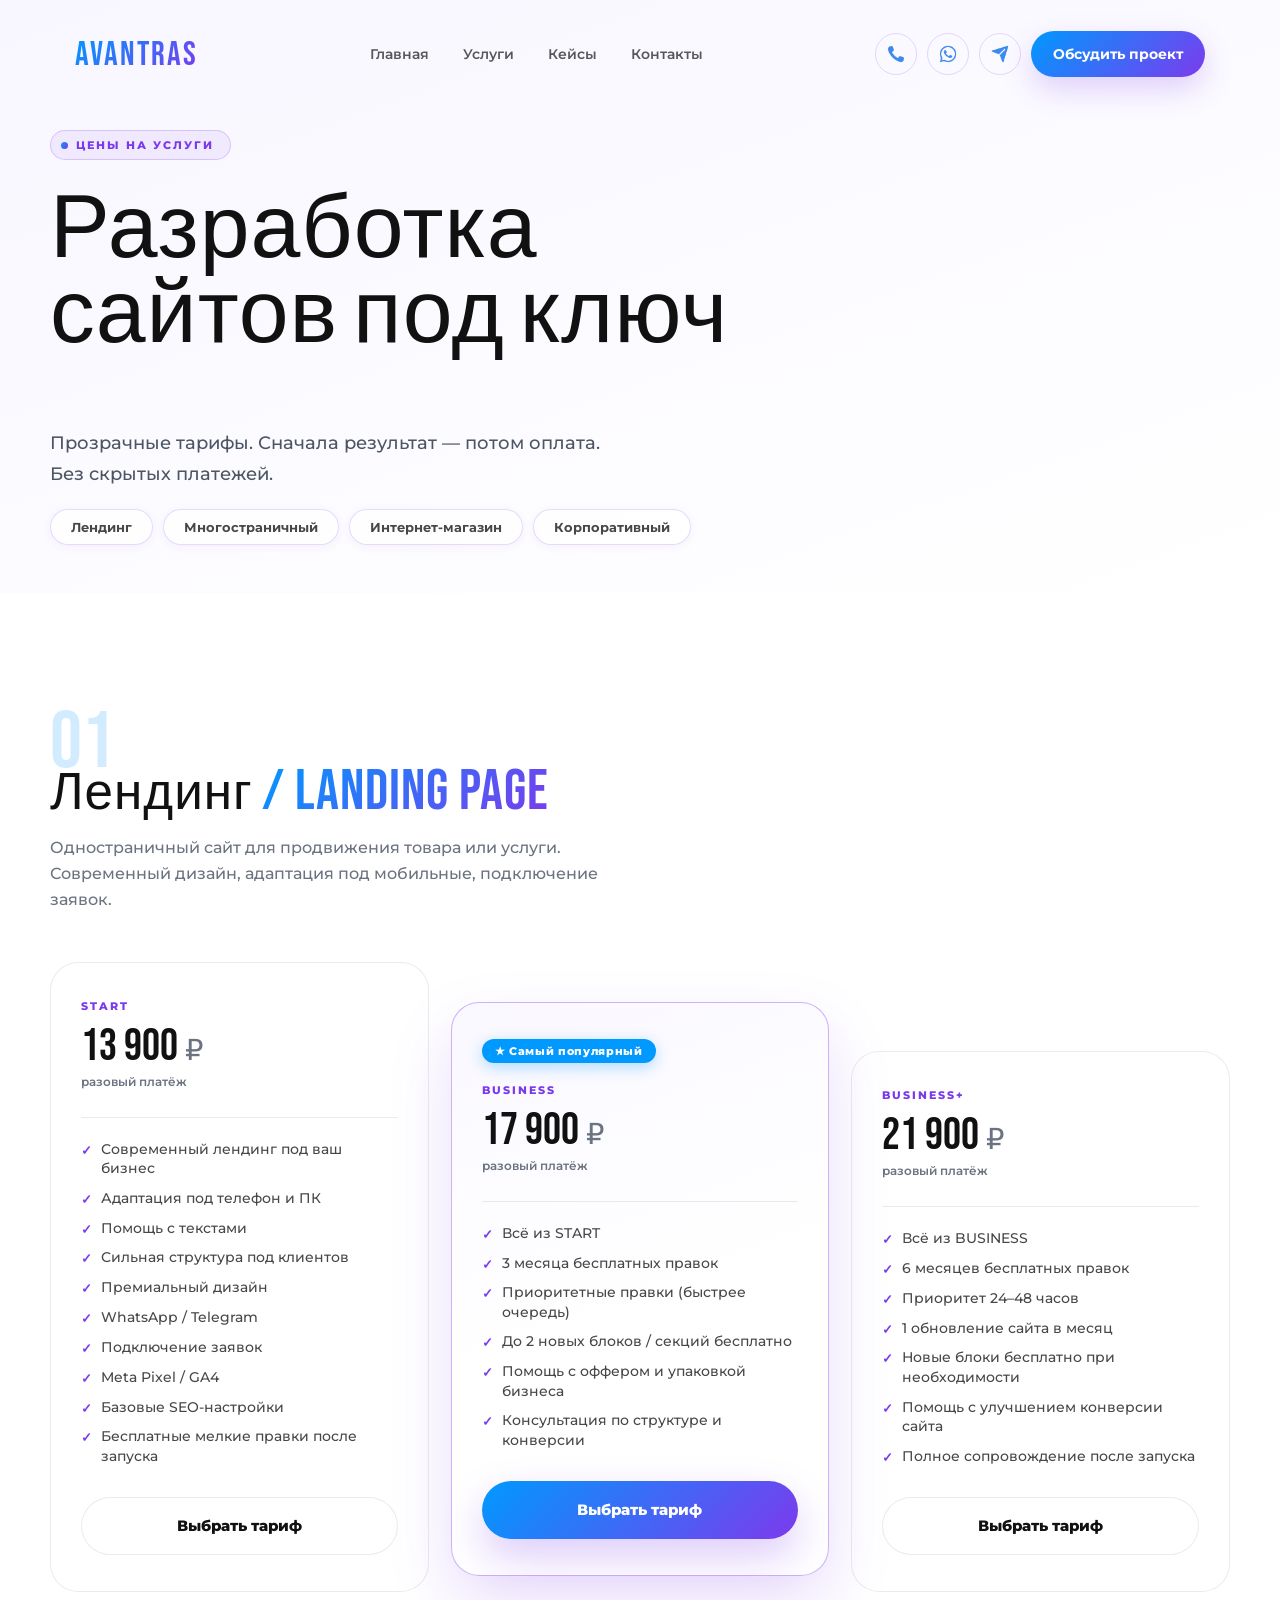
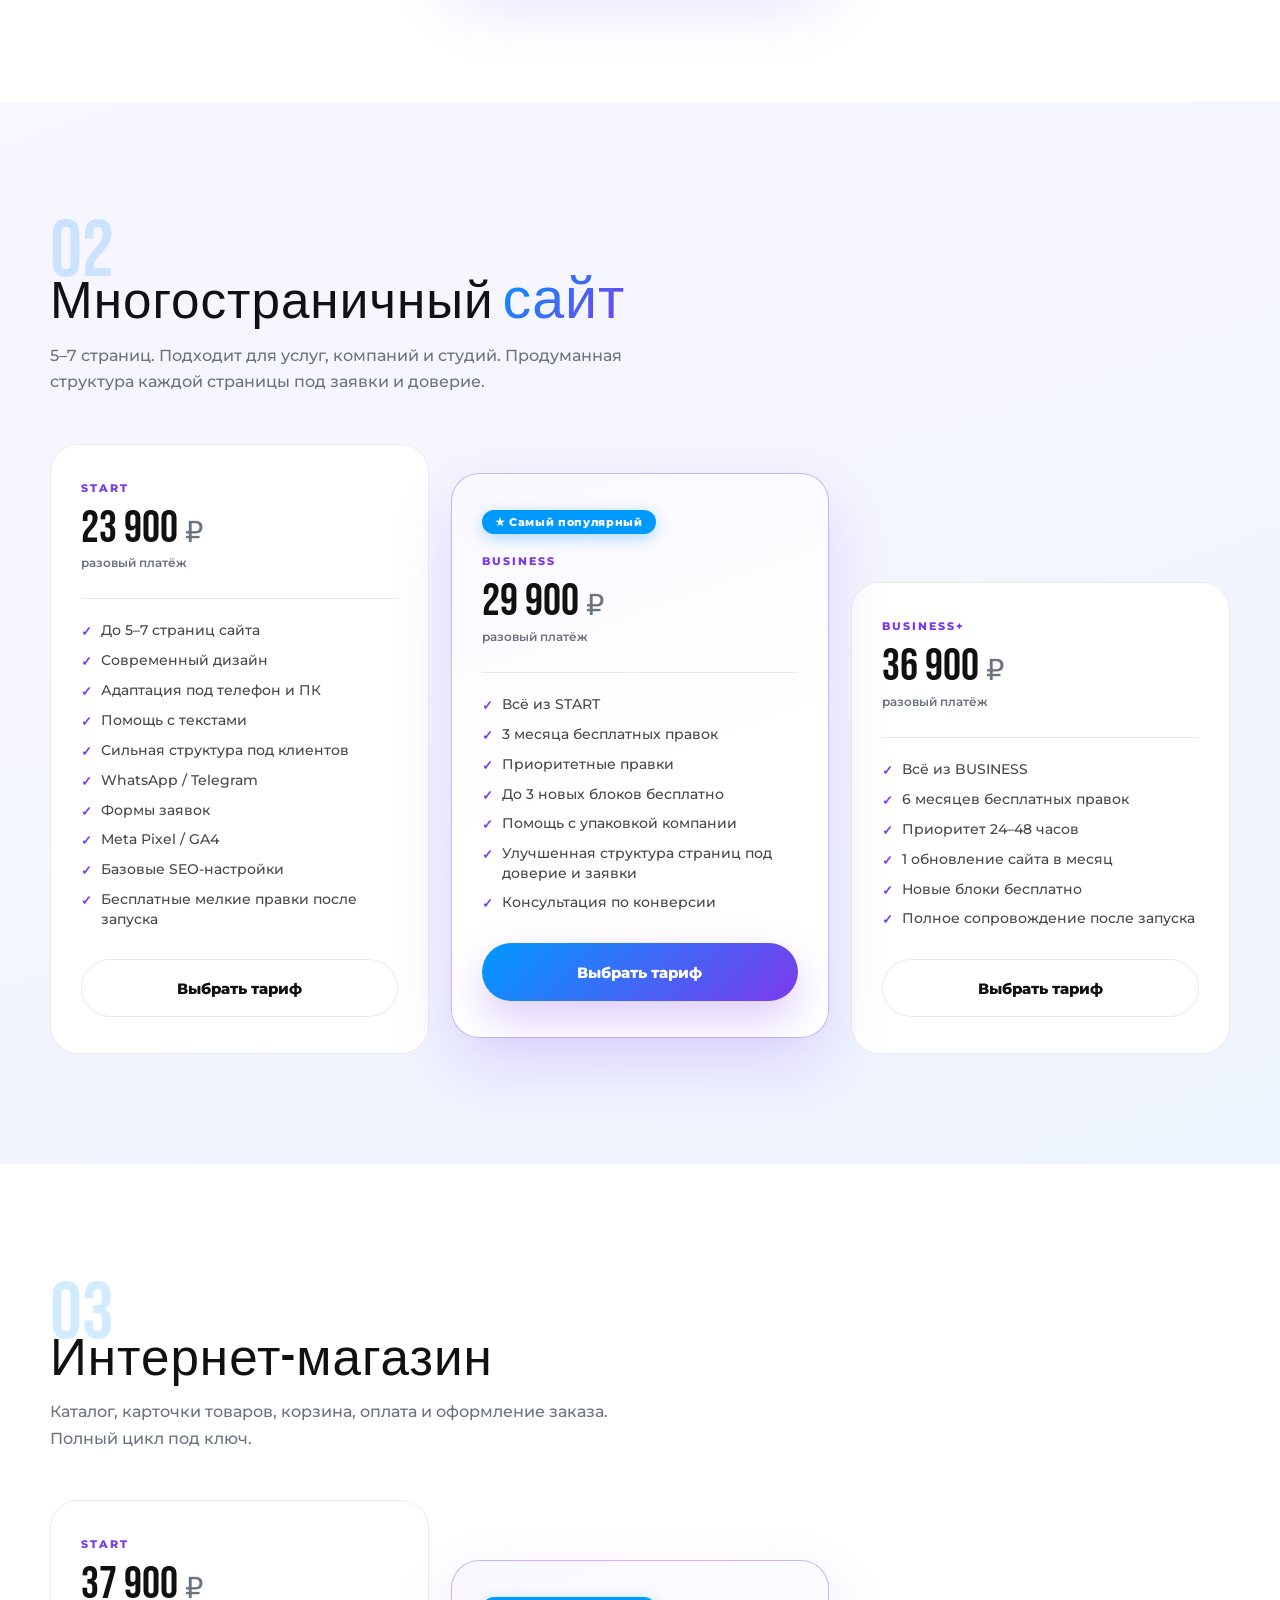
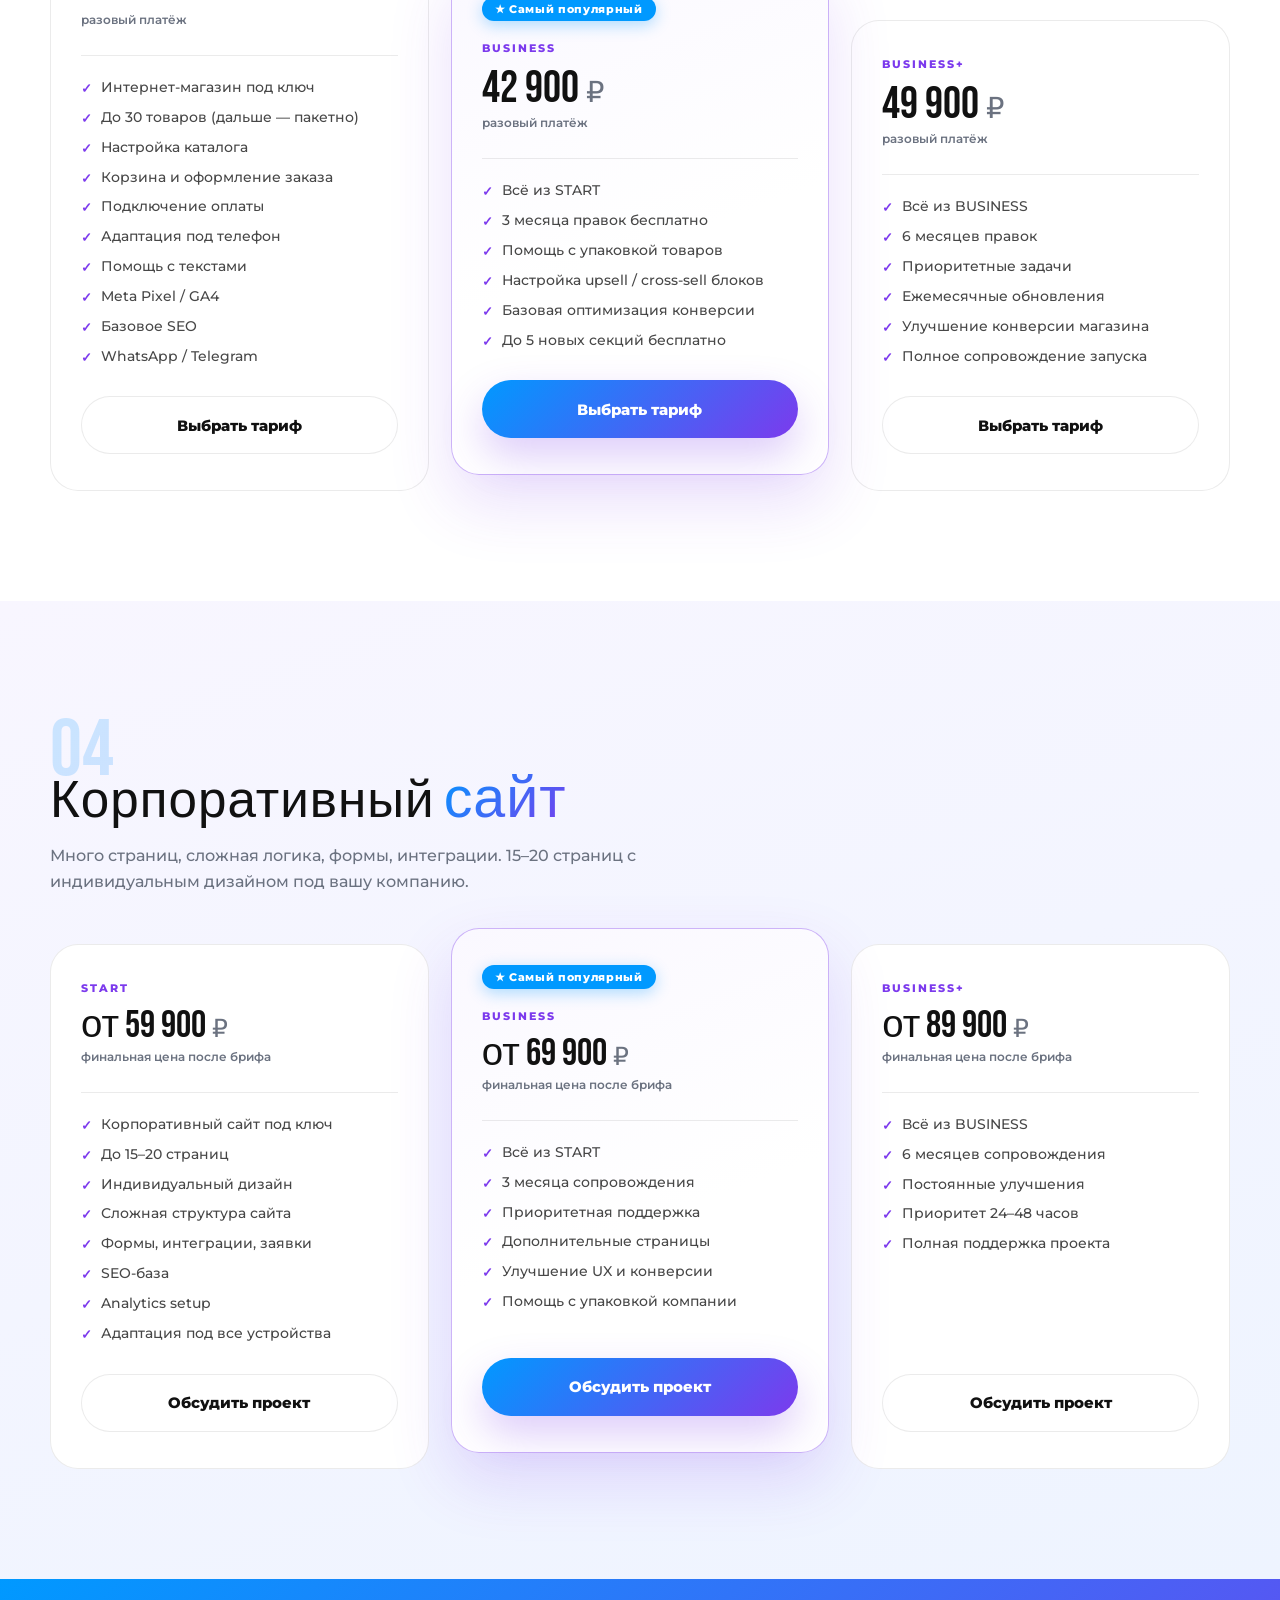
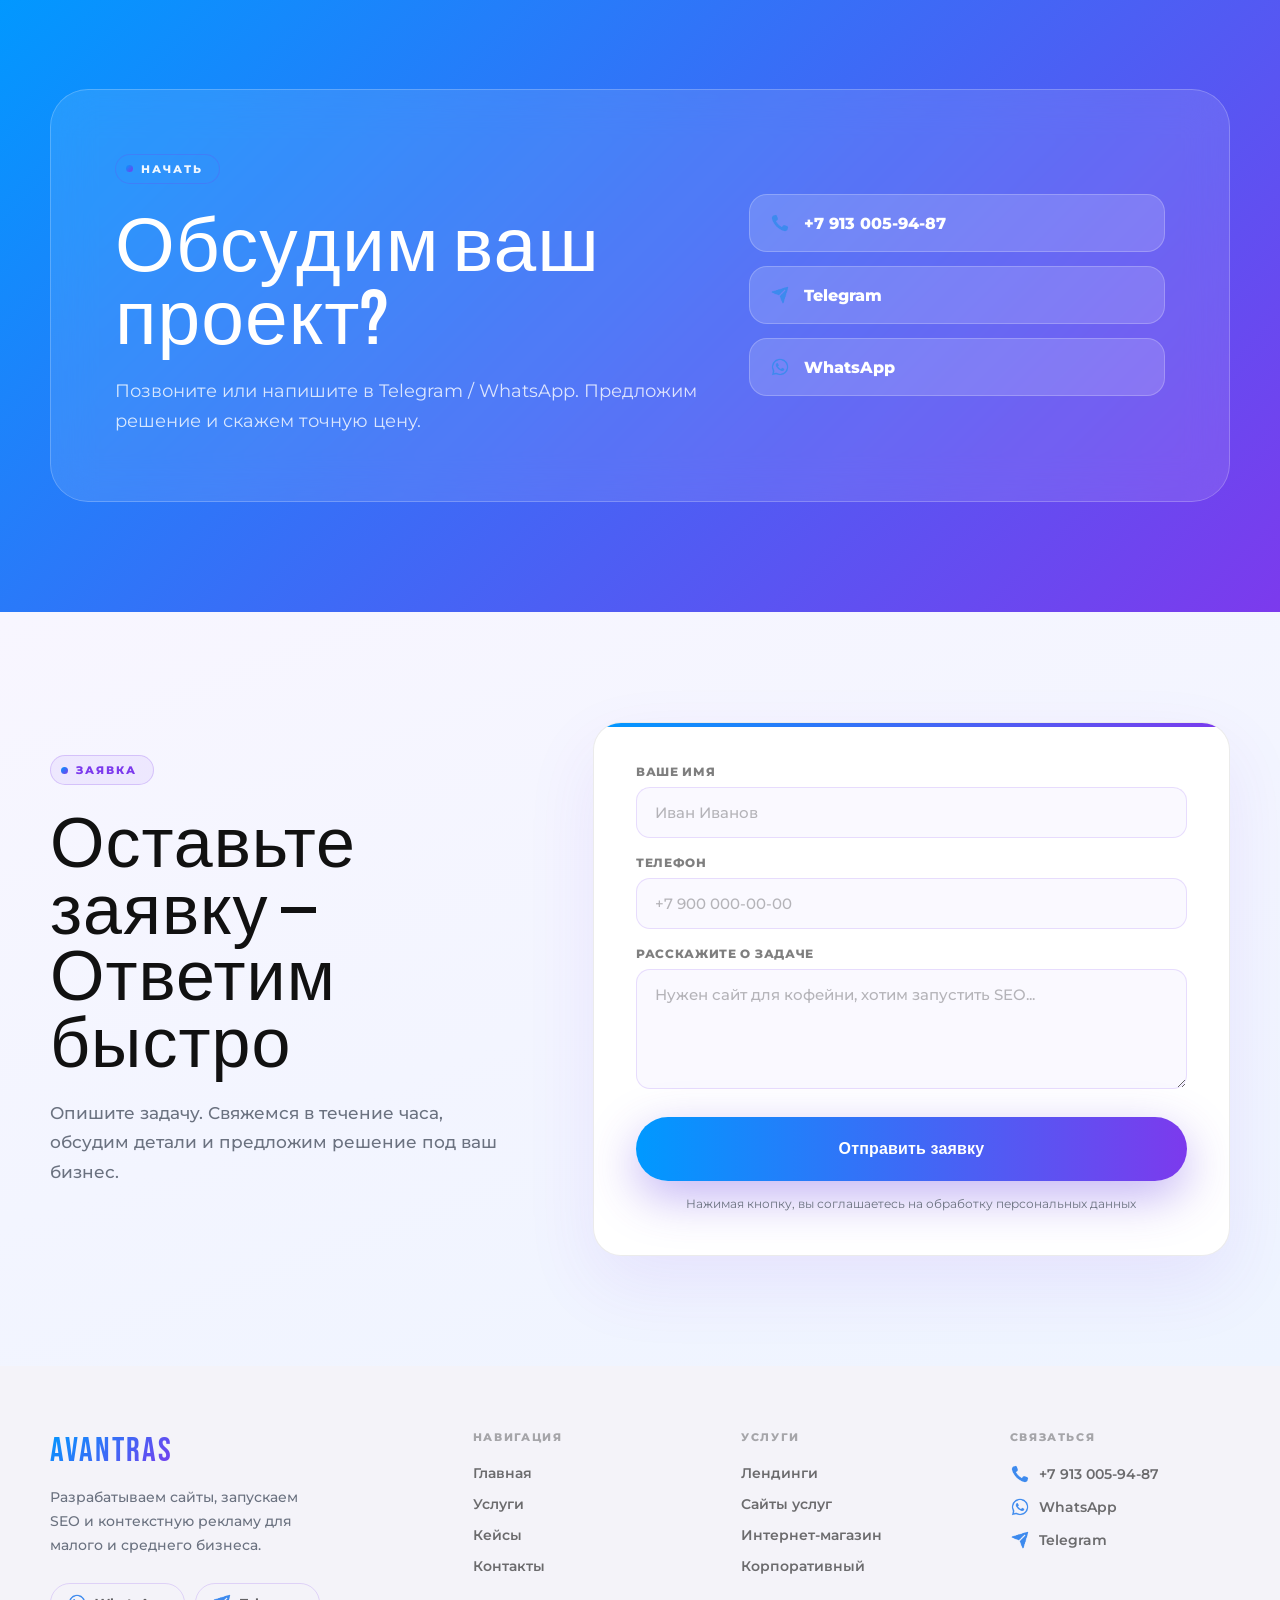
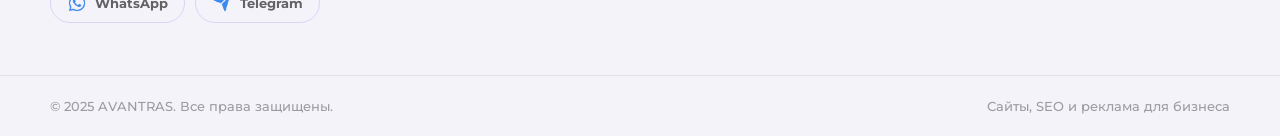
==== commit 11a76c01: "UI fixes: FAQ accordion, spacing, case update, button styles Co-Authored-By: Claude Sonnet 4.6 <nore" ====
--- a/services.html
+++ b/services.html
@@ -61,7 +61,7 @@
         <h1 style="font-family:'Bebas Neue',sans-serif; font-size:clamp(52px,7vw,96px); line-height:0.95; max-width:720px; margin-bottom:20px; letter-spacing:1px;">
           Разработка сайтов под ключ
         </h1>
-        <p style="font-size:17.5px; color:#4b5563; max-width:560px; line-height:1.75; font-weight:500; margin-bottom:36px;">
+        <p style="font-size:17.5px; color:#4b5563; max-width:560px; line-height:1.75; font-weight:500; margin-bottom:20px;">
           Прозрачные тарифы. Сначала результат — потом оплата. Без скрытых платежей.
         </p>
         <div class="pricing-nav">
--- a/style.css
+++ b/style.css
@@ -1177,6 +1177,10 @@
 @media (max-width: 560px) {
   body {
     overflow-x: hidden;
+  }
+
+  .section {
+    padding: 60px 0;
   }
 
   .container {
